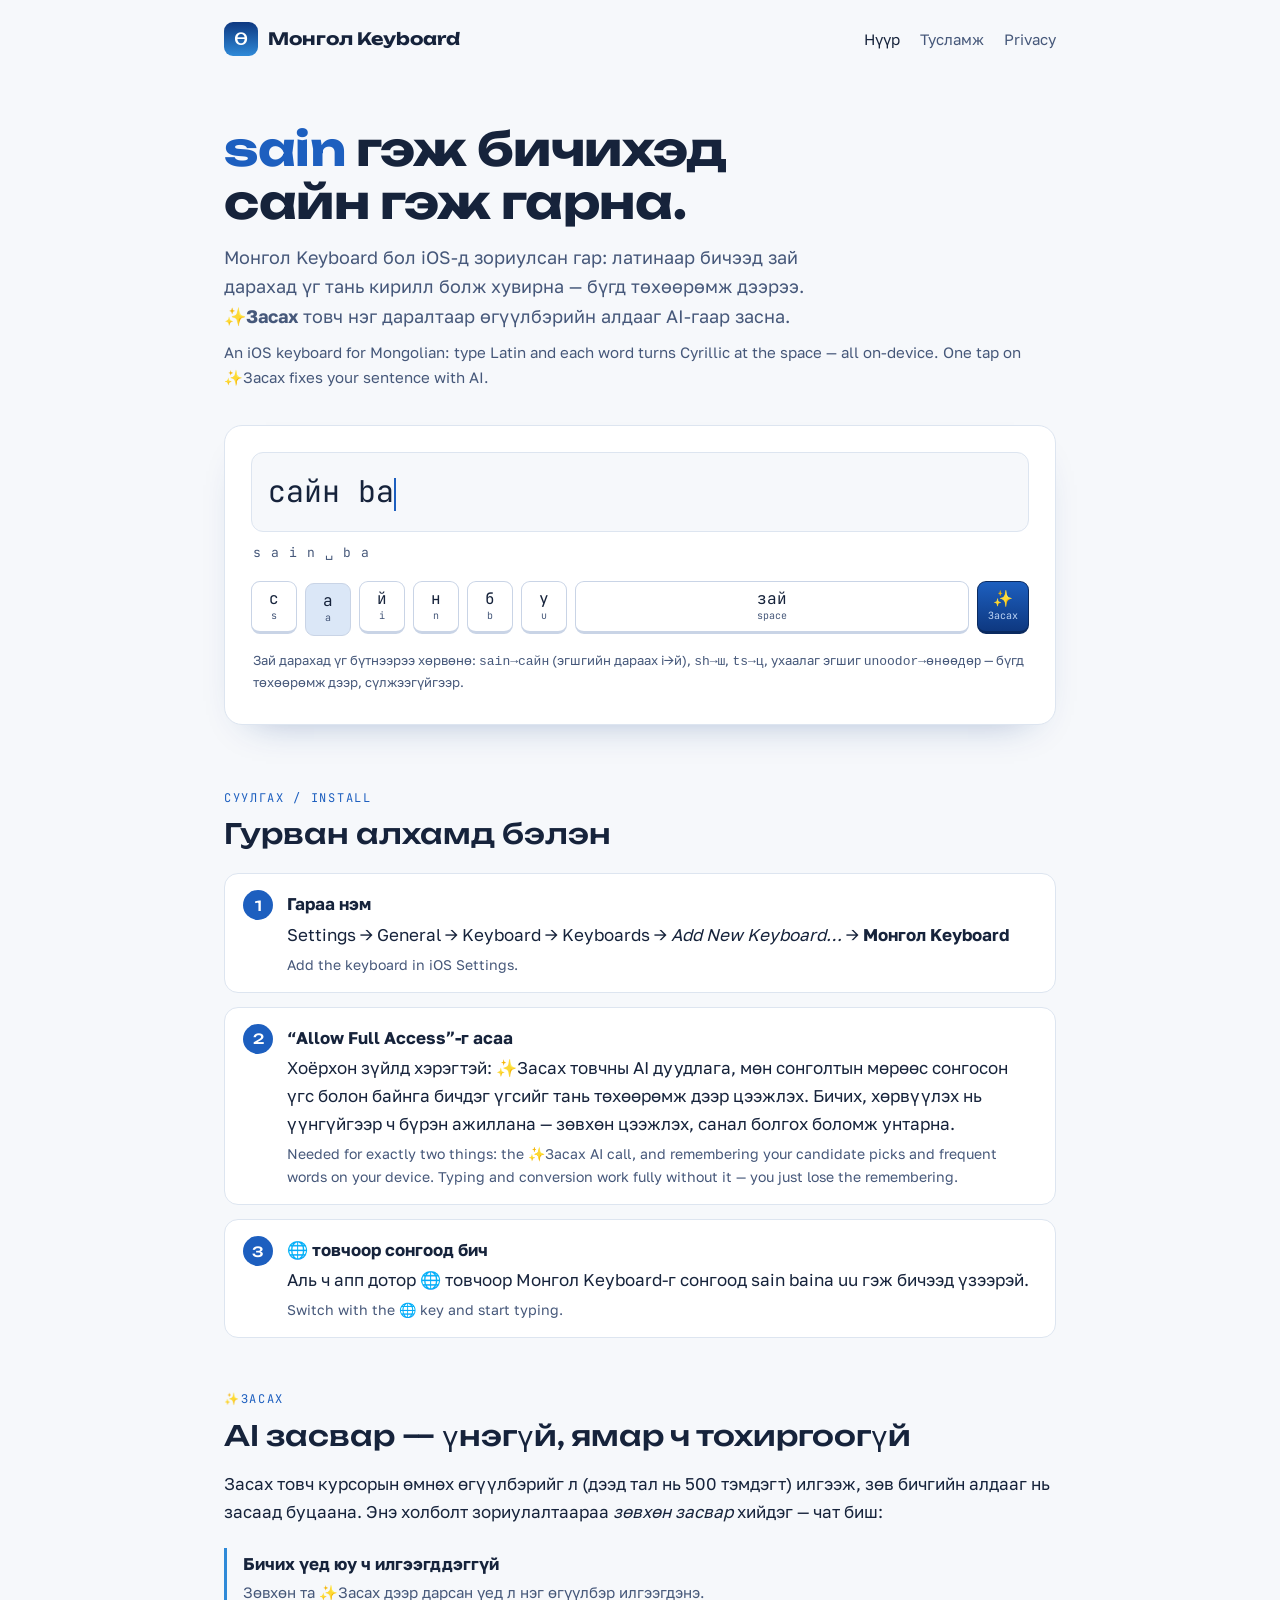
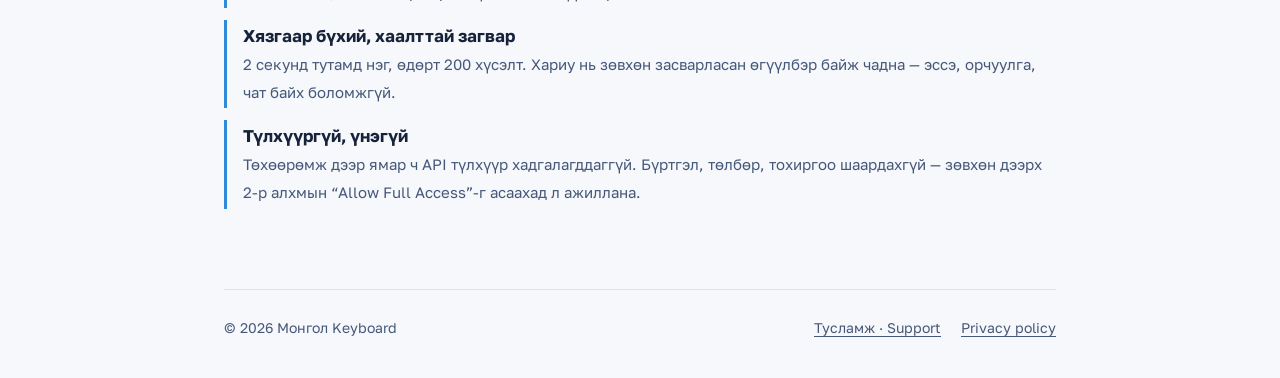
==== index.html @ d57a987f "Site: state both Full Access purposes, matching the privacy policy The install step and the support " ====
<!doctype html>
<html lang="mn">
<head>
  <meta charset="utf-8">
  <meta name="viewport" content="width=device-width, initial-scale=1">
  <title>Монгол Keyboard — Латинаар бич, кириллээр гарна</title>
  <meta name="description" content="iOS гар: латинаар бичээд зай дарахад үг тань монгол кирилл болж хувирна. ✨Засах товч нэг даралтаар өгүүлбэрийн алдааг AI-гаар засна.">
  <meta name="color-scheme" content="light dark">
  <link rel="preconnect" href="https://fonts.googleapis.com">
  <link rel="preconnect" href="https://fonts.gstatic.com" crossorigin>
  <link href="https://fonts.googleapis.com/css2?family=Unbounded:wght@500;700&family=Golos+Text:wght@400;500;600&family=JetBrains+Mono:wght@400;600&display=swap" rel="stylesheet">
  <link rel="stylesheet" href="assets/style.css">
  <link rel="icon" href="data:image/svg+xml,<svg xmlns='http://www.w3.org/2000/svg' viewBox='0 0 100 100'><rect width='100' height='100' rx='22' fill='%230E3880'/><text x='50' y='68' font-size='52' text-anchor='middle' fill='white' font-family='Arial'>Ө</text></svg>">
</head>
<body>
  <div class="wrap">

    <header class="site-header">
      <a class="wordmark" href="./"><span class="glyph" aria-hidden="true">Ө</span>Монгол Keyboard</a>
      <nav class="site-nav" aria-label="Site">
        <a href="./" aria-current="page">Нүүр</a>
        <a href="support/">Тусламж</a>
        <a href="privacy/">Privacy</a>
      </nav>
    </header>

    <main>
      <section class="hero">
        <h1><span class="lat">sain</span> гэж бичихэд <br>сайн гэж гарна.</h1>
        <p class="sub">Монгол Keyboard бол iOS-д зориулсан гар: латинаар бичээд зай дарахад үг тань кирилл болж хувирна — бүгд төхөөрөмж дээрээ. <strong>✨Засах</strong> товч нэг даралтаар өгүүлбэрийн алдааг AI-гаар засна.</p>
        <p class="sub-en" lang="en">An iOS keyboard for Mongolian: type Latin and each word turns Cyrillic at the space — all on-device. One tap on ✨Засах fixes your sentence with AI.</p>

        <div class="demo">
          <div class="demo-live">
            <div class="demo-field" id="demo-text" aria-hidden="true"></div>
            <div class="demo-latin" id="demo-latin" aria-hidden="true"></div>
            <div class="keyrow" id="demo-keys" aria-hidden="true">
              <div class="key" data-key="s">с<small>s</small></div>
              <div class="key" data-key="a">а<small>a</small></div>
              <div class="key" data-key="i">й<small>i</small></div>
              <div class="key" data-key="n">н<small>n</small></div>
              <div class="key" data-key="b">б<small>b</small></div>
              <div class="key" data-key="u">у<small>u</small></div>
              <div class="key" data-key="space" style="flex:1 1 90px">зай<small>space</small></div>
              <div class="key fix" data-key="fix">✨<small>Засах</small></div>
            </div>
          </div>
          <div class="demo-static">
            <div class="demo-field">sain baina uu <span class="arrow">→</span> Сайн байна уу?</div>
          </div>
          <p class="demo-note">Зай дарахад үг бүтнээрээ хөрвөнө: <code>sain→сайн</code> (эгшгийн дараах i→й), <code>sh→ш</code>, <code>ts→ц</code>, ухаалаг эгшиг <code>unoodor→өнөөдөр</code> — бүгд төхөөрөмж дээр, сүлжээгүйгээр.</p>
        </div>
      </section>

      <section id="install">
        <p class="eyebrow">Суулгах / Install</p>
        <h2>Гурван алхамд бэлэн</h2>
        <ol class="steps">
          <li>
            <b>Гараа нэм</b>
            Settings → General → Keyboard → Keyboards → <i>Add New Keyboard…</i> → <b>Монгол Keyboard</b>
            <span class="en" lang="en">Add the keyboard in iOS Settings.</span>
          </li>
          <li>
            <b>“Allow Full Access”-г асаа</b>
            Хоёрхон зүйлд хэрэгтэй: ✨Засах товчны AI дуудлага, мөн сонголтын мөрөөс сонгосон үгс болон байнга бичдэг үгсийг тань төхөөрөмж дээр цээжлэх. Бичих, хөрвүүлэх нь үүнгүйгээр ч бүрэн ажиллана — зөвхөн цээжлэх, санал болгох боломж унтарна.
            <span class="en" lang="en">Needed for exactly two things: the ✨Засах AI call, and remembering your candidate picks and frequent words on your device. Typing and conversion work fully without it — you just lose the remembering.</span>
          </li>
          <li>
            <b>🌐 товчоор сонгоод бич</b>
            Аль ч апп дотор 🌐 товчоор Монгол Keyboard-г сонгоод <span class="lat">sain baina uu</span> гэж бичээд үзээрэй.
            <span class="en" lang="en">Switch with the 🌐 key and start typing.</span>
          </li>
        </ol>
      </section>

      <section id="zasah">
        <p class="eyebrow">✨Засах</p>
        <h2>AI засвар — үнэгүй, ямар ч тохиргоогүй</h2>
        <p>Засах товч курсорын өмнөх өгүүлбэрийг л (дээд тал нь 500 тэмдэгт) илгээж, зөв бичгийн алдааг нь засаад буцаана. Энэ холболт зориулалтаараа <em>зөвхөн засвар</em> хийдэг — чат биш:</p>
        <div class="promise">
          <div><b>Бичих үед юу ч илгээгддэггүй</b><span>Зөвхөн та ✨Засах дээр дарсан үед л нэг өгүүлбэр илгээгдэнэ.</span></div>
          <div><b>Хязгаар бүхий, хаалттай загвар</b><span>2 секунд тутамд нэг, өдөрт 200 хүсэлт. Хариу нь зөвхөн засварласан өгүүлбэр байж чадна — эссэ, орчуулга, чат байх боломжгүй.</span></div>
          <div><b>Түлхүүргүй, үнэгүй</b><span>Төхөөрөмж дээр ямар ч API түлхүүр хадгалагддаггүй. Бүртгэл, төлбөр, тохиргоо шаардахгүй — зөвхөн дээрх 2-р алхмын “Allow Full Access”-г асаахад л ажиллана.</span></div>
        </div>
      </section>
    </main>

    <footer class="site-footer">
      <span>© 2026 Монгол Keyboard</span>
      <nav aria-label="Footer">
        <a href="support/">Тусламж · Support</a>
        <a href="privacy/">Privacy policy</a>
      </nav>
    </footer>

  </div>
  <script src="assets/demo.js" defer></script>
</body>
</html>
---- assets/style.css ----
/* Монгол Keyboard — site identity.
   Palette is the app icon's own: deep sky blues on cool paper.
   Display: Unbounded · Body: Golos Text · Demo/keys: JetBrains Mono. */

:root {
  --ink: #16233b;
  --ink-soft: #46587a;
  --paper: #f6f8fb;
  --card: #ffffff;
  --sky-deep: #0e3880;
  --sky: #1d5fbf;
  --sky-bright: #2f8ad8;
  --gold: #e8a13d;
  --key-face: #ffffff;
  --key-edge: #c9d4e6;
  --key-down: #dbe7f7;
  --rule: #dde5f0;
  --focus: #1d5fbf;
}

@media (prefers-color-scheme: dark) {
  :root {
    --ink: #e8eef8;
    --ink-soft: #9fb0cc;
    --paper: #0b1526;
    --card: #12203a;
    --sky-deep: #9cc4f0;
    --sky: #6aa8e8;
    --sky-bright: #2f8ad8;
    --key-face: #1a2c4d;
    --key-edge: #0a1425;
    --key-down: #24406e;
    --rule: #22314e;
    --focus: #6aa8e8;
  }
}

* { box-sizing: border-box; }

html { scroll-behavior: smooth; }

body {
  margin: 0;
  background: var(--paper);
  color: var(--ink);
  font-family: "Golos Text", "Helvetica Neue", Arial, sans-serif;
  font-size: 17px;
  line-height: 1.65;
  -webkit-font-smoothing: antialiased;
}

.wrap {
  max-width: 880px;
  margin: 0 auto;
  padding: 0 24px;
}

a { color: var(--sky); text-decoration-thickness: 1px; text-underline-offset: 3px; }
a:hover { color: var(--sky-deep); }

:focus-visible {
  outline: 3px solid var(--focus);
  outline-offset: 2px;
  border-radius: 4px;
}

/* ── Header ─────────────────────────────────────────────────────────── */

.site-header {
  display: flex;
  align-items: center;
  justify-content: space-between;
  gap: 16px;
  padding: 22px 0;
}

.wordmark {
  font-family: "Unbounded", sans-serif;
  font-weight: 700;
  font-size: 17px;
  letter-spacing: 0.01em;
  color: var(--ink);
  text-decoration: none;
  display: flex;
  align-items: center;
  gap: 10px;
}

.wordmark .glyph {
  display: grid;
  place-items: center;
  width: 34px;
  height: 34px;
  border-radius: 9px;
  background: linear-gradient(180deg, #0e3880, #2f8ad8);
  color: #fff;
  font-size: 17px;
  font-weight: 700;
}

.site-nav { display: flex; gap: 20px; font-size: 15px; }
.site-nav a { color: var(--ink-soft); text-decoration: none; }
.site-nav a:hover, .site-nav a[aria-current="page"] { color: var(--ink); }

/* ── Hero ───────────────────────────────────────────────────────────── */

.hero { padding: 44px 0 12px; }

.hero h1 {
  font-family: "Unbounded", sans-serif;
  font-weight: 700;
  font-size: clamp(26px, 5.4vw, 46px);
  line-height: 1.16;
  letter-spacing: -0.01em;
  margin: 0 0 14px;
  max-width: 17ch;
}

.hero h1 .lat { color: var(--sky); }

.hero .sub {
  color: var(--ink-soft);
  font-size: 18px;
  max-width: 54ch;
  margin: 0 0 8px;
}

.hero .sub-en { color: var(--ink-soft); font-size: 15px; margin: 0; }

/* ── The demo (signature) ───────────────────────────────────────────── */

.demo {
  margin: 36px 0 8px;
  background: var(--card);
  border: 1px solid var(--rule);
  border-radius: 18px;
  padding: 26px 26px 30px;
  box-shadow: 0 18px 40px -28px rgba(14, 56, 128, 0.45);
}

.demo-field {
  font-family: "JetBrains Mono", monospace;
  font-size: clamp(20px, 4vw, 30px);
  min-height: 1.5em;
  padding: 14px 16px;
  border-radius: 12px;
  background: var(--paper);
  border: 1px solid var(--rule);
  white-space: nowrap;
  overflow: hidden;
}

.demo-field .caret {
  display: inline-block;
  width: 2px;
  height: 1.1em;
  vertical-align: text-bottom;
  background: var(--sky);
  animation: blink 1s steps(1) infinite;
}

@keyframes blink { 50% { opacity: 0; } }

.demo-latin {
  font-family: "JetBrains Mono", monospace;
  font-size: 13px;
  color: var(--ink-soft);
  margin: 10px 2px 18px;
  min-height: 1.4em;
  letter-spacing: 0.08em;
}

.keyrow { display: flex; gap: 8px; flex-wrap: wrap; }

.key {
  font-family: "JetBrains Mono", monospace;
  min-width: 46px;
  padding: 8px 10px 10px;
  border-radius: 9px;
  background: var(--key-face);
  border: 1px solid var(--key-edge);
  border-bottom-width: 3px;
  text-align: center;
  font-size: 16px;
  line-height: 1.1;
  transition: transform 90ms ease, background 90ms ease;
  user-select: none;
}

.key small { display: block; font-size: 10px; color: var(--ink-soft); margin-top: 2px; }

.key.is-down { transform: translateY(2px); background: var(--key-down); border-bottom-width: 1px; }

.key.fix { background: linear-gradient(180deg, #1d5fbf, #0e3880); color: #fff; border-color: #0a2a60; }
.key.fix small { color: #bcd4f5; }
.key.fix.is-down { background: linear-gradient(180deg, #2f8ad8, #1d5fbf); }
.key.fix.is-glow { box-shadow: 0 0 0 4px rgba(232, 161, 61, 0.45); }

.demo-note { font-size: 13px; color: var(--ink-soft); margin: 16px 2px 0; }

/* Reduced motion: the demo becomes a static before/after. */
.demo-static { display: none; }
@media (prefers-reduced-motion: reduce) {
  .demo-live { display: none; }
  .demo-static { display: block; }
  html { scroll-behavior: auto; }
}
.demo-static .arrow { color: var(--sky); margin: 0 10px; }

/* The static box must never clip its payoff — let it wrap and scale down. */
.demo-static .demo-field {
  white-space: normal;
  overflow: visible;
  font-size: clamp(17px, 3.4vw, 26px);
}

/* ── Sections ───────────────────────────────────────────────────────── */

section { padding: 44px 0 8px; }

.eyebrow {
  font-family: "JetBrains Mono", monospace;
  font-size: 12px;
  letter-spacing: 0.14em;
  text-transform: uppercase;
  color: var(--sky);
  margin: 0 0 8px;
}

h2 {
  font-family: "Unbounded", sans-serif;
  font-weight: 500;
  font-size: clamp(20px, 3.4vw, 28px);
  line-height: 1.25;
  margin: 0 0 16px;
}

.steps { list-style: none; counter-reset: step; padding: 0; margin: 22px 0 0; display: grid; gap: 14px; }

.steps li {
  counter-increment: step;
  background: var(--card);
  border: 1px solid var(--rule);
  border-radius: 14px;
  padding: 16px 18px 16px 62px;
  position: relative;
}

.steps li::before {
  content: counter(step);
  position: absolute;
  left: 18px;
  top: 16px;
  width: 30px;
  height: 30px;
  border-radius: 50%;
  display: grid;
  place-items: center;
  background: var(--sky);
  color: #fff;
  font-family: "Unbounded", sans-serif;
  font-size: 14px;
  font-weight: 500;
}

.steps li > b:first-child { display: block; margin-bottom: 2px; }
.steps .en { display: block; font-size: 14px; color: var(--ink-soft); margin-top: 4px; }

.promise { display: grid; gap: 12px; margin-top: 22px; }

.promise > div {
  border-left: 3px solid var(--sky-bright);
  padding: 2px 0 2px 16px;
}

.promise b { display: block; }
.promise span { color: var(--ink-soft); font-size: 15px; }

/* ── Document pages (privacy) ───────────────────────────────────────── */

.doc { max-width: 720px; }
.doc h1 {
  font-family: "Unbounded", sans-serif;
  font-weight: 500;
  font-size: clamp(24px, 4vw, 34px);
  line-height: 1.2;
  margin: 40px 0 6px;
}
.doc .updated { color: var(--ink-soft); font-size: 14px; margin: 0 0 26px; }
.doc h2 { font-size: 20px; margin-top: 36px; }
.doc .lede {
  background: var(--card);
  border: 1px solid var(--rule);
  border-radius: 14px;
  padding: 16px 18px;
  font-size: 16px;
}
.doc li { margin: 6px 0; }

/* ── FAQ (support) ──────────────────────────────────────────────────── */

.faq { max-width: 720px; }

details {
  background: var(--card);
  border: 1px solid var(--rule);
  border-radius: 14px;
  padding: 4px 18px;
  margin: 10px 0;
}

summary {
  cursor: pointer;
  font-weight: 600;
  padding: 12px 0;
  list-style: none;
  display: flex;
  justify-content: space-between;
  align-items: baseline;
  gap: 12px;
}

summary::-webkit-details-marker { display: none; }
summary::after { content: "+"; font-family: "JetBrains Mono", monospace; color: var(--sky); flex-shrink: 0; }
details[open] summary::after { content: "−"; }
details .en-q { font-size: 13px; color: var(--ink-soft); font-weight: 400; }
details p { margin-top: 0; color: var(--ink-soft); }

.contact-card {
  background: linear-gradient(135deg, #0e3880, #1d5fbf);
  color: #eaf2fd;
  border-radius: 18px;
  padding: 26px 28px;
  margin: 34px 0 0;
}
.contact-card h2 { color: #fff; margin-bottom: 8px; }
.contact-card a { color: #ffd9a0; }
.contact-card p { margin: 6px 0; }

/* ── Footer ─────────────────────────────────────────────────────────── */

.site-footer {
  margin-top: 72px;
  border-top: 1px solid var(--rule);
  padding: 26px 0 40px;
  display: flex;
  flex-wrap: wrap;
  gap: 10px 26px;
  justify-content: space-between;
  font-size: 14px;
  color: var(--ink-soft);
}

.site-footer nav { display: flex; gap: 20px; flex-wrap: wrap; }
.site-footer a { color: var(--ink-soft); }

@media (max-width: 560px) {
  .site-nav { gap: 14px; }
  .demo { padding: 18px 16px 22px; }
  .steps li { padding-left: 56px; }
}
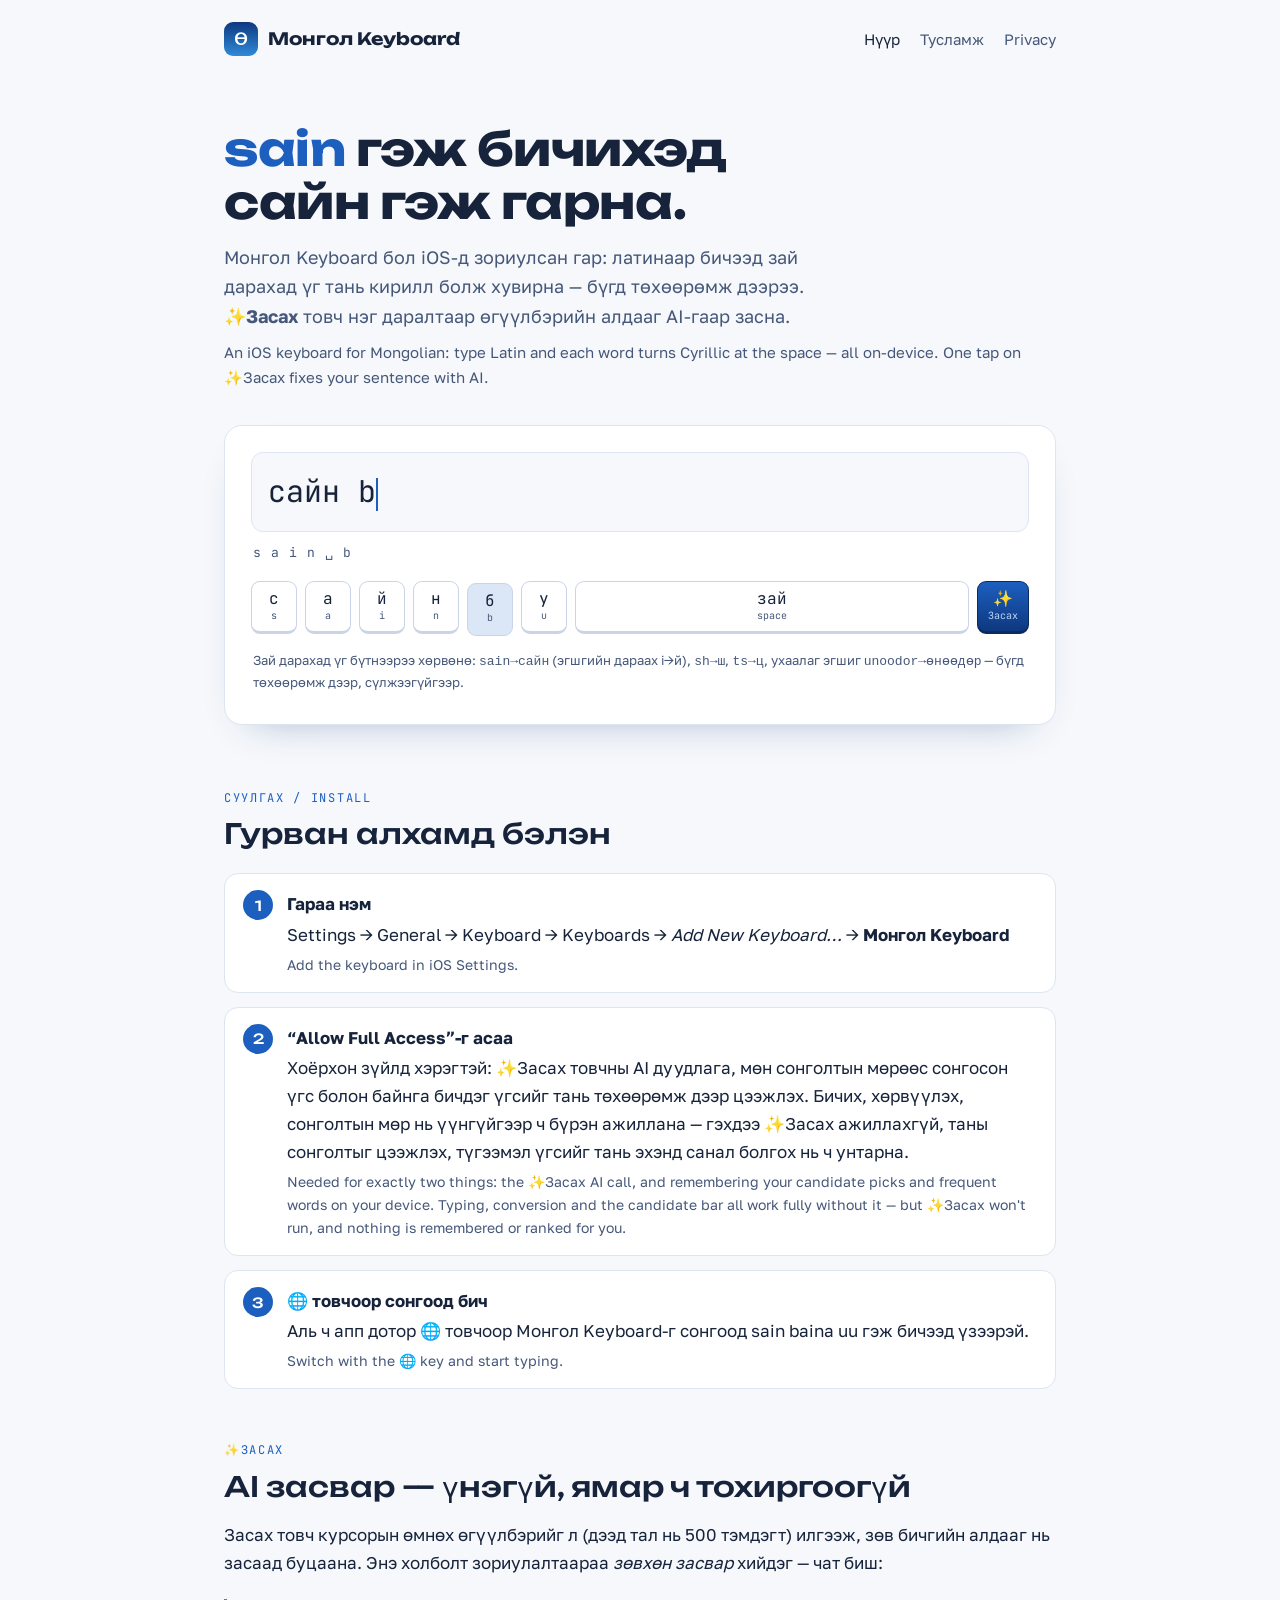
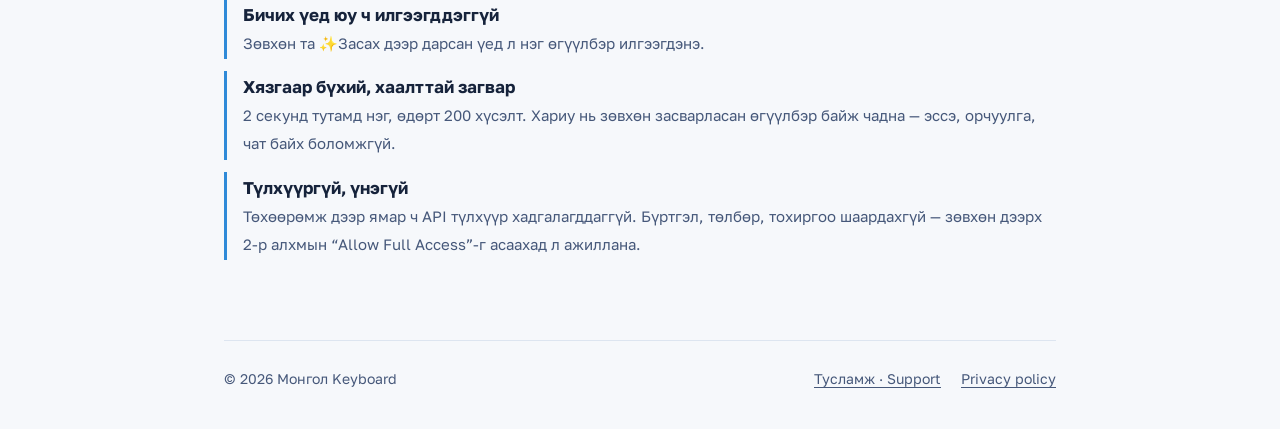
==== commit c3cc9124: "Site: without Full Access ✨Засах does not run at all — say so Fixing a regression I introduced one c" ====
--- a/index.html
+++ b/index.html
@@ -63,8 +63,8 @@
           </li>
           <li>
             <b>“Allow Full Access”-г асаа</b>
-            Хоёрхон зүйлд хэрэгтэй: ✨Засах товчны AI дуудлага, мөн сонголтын мөрөөс сонгосон үгс болон байнга бичдэг үгсийг тань төхөөрөмж дээр цээжлэх. Бичих, хөрвүүлэх нь үүнгүйгээр ч бүрэн ажиллана — зөвхөн цээжлэх, санал болгох боломж унтарна.
-            <span class="en" lang="en">Needed for exactly two things: the ✨Засах AI call, and remembering your candidate picks and frequent words on your device. Typing and conversion work fully without it — you just lose the remembering.</span>
+            Хоёрхон зүйлд хэрэгтэй: ✨Засах товчны AI дуудлага, мөн сонголтын мөрөөс сонгосон үгс болон байнга бичдэг үгсийг тань төхөөрөмж дээр цээжлэх. Бичих, хөрвүүлэх, сонголтын мөр нь үүнгүйгээр ч бүрэн ажиллана — гэхдээ ✨Засах ажиллахгүй, таны сонголтыг цээжлэх, түгээмэл үгсийг тань эхэнд санал болгох нь ч унтарна.
+            <span class="en" lang="en">Needed for exactly two things: the ✨Засах AI call, and remembering your candidate picks and frequent words on your device. Typing, conversion and the candidate bar all work fully without it — but ✨Засах won't run, and nothing is remembered or ranked for you.</span>
           </li>
           <li>
             <b>🌐 товчоор сонгоод бич</b>
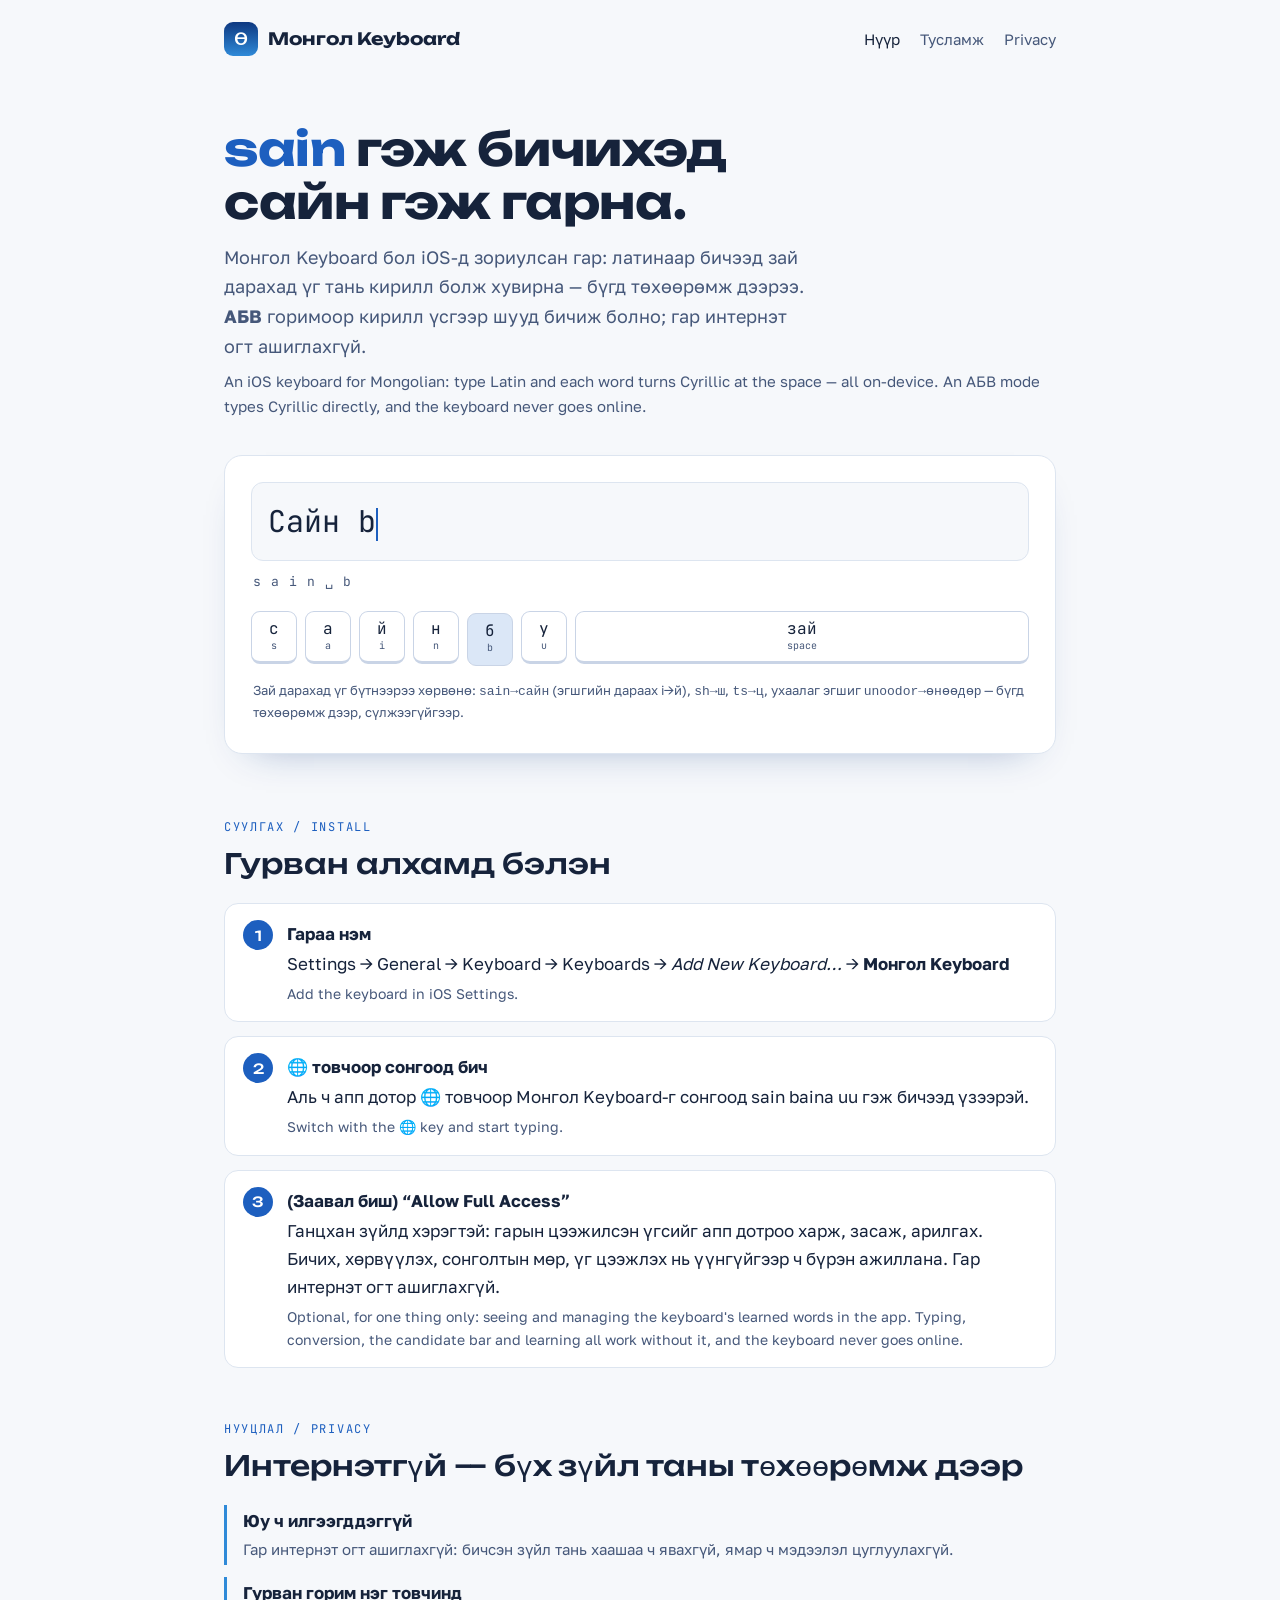
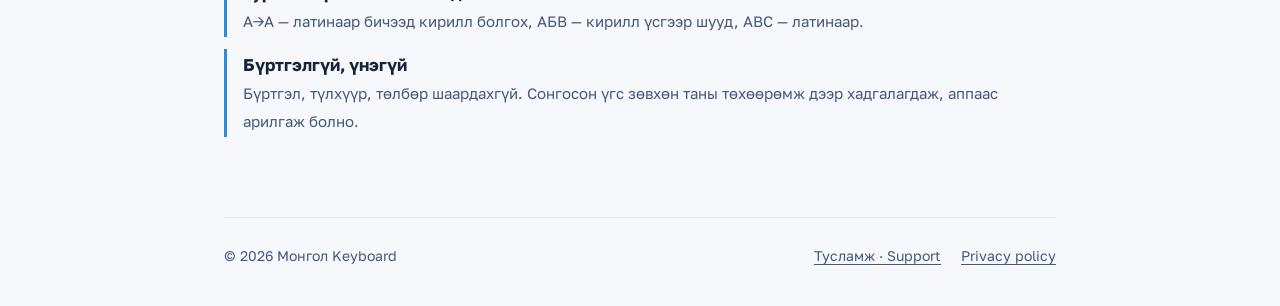
==== commit d63b2ebd: "Site: 1.1.0 is fully offline — remove the AI fix everywhere The ✨Засах grammar fix and its correctio" ====
--- a/index.html
+++ b/index.html
@@ -4,7 +4,7 @@
   <meta charset="utf-8">
   <meta name="viewport" content="width=device-width, initial-scale=1">
   <title>Монгол Keyboard — Латинаар бич, кириллээр гарна</title>
-  <meta name="description" content="iOS гар: латинаар бичээд зай дарахад үг тань монгол кирилл болж хувирна. ✨Засах товч нэг даралтаар өгүүлбэрийн алдааг AI-гаар засна.">
+  <meta name="description" content="iOS гар: латинаар бичээд зай дарахад үг тань монгол кирилл болж хувирна. Бүгд төхөөрөмж дээр, интернэтгүй.">
   <meta name="color-scheme" content="light dark">
   <link rel="preconnect" href="https://fonts.googleapis.com">
   <link rel="preconnect" href="https://fonts.gstatic.com" crossorigin>
@@ -27,8 +27,8 @@
     <main>
       <section class="hero">
         <h1><span class="lat">sain</span> гэж бичихэд <br>сайн гэж гарна.</h1>
-        <p class="sub">Монгол Keyboard бол iOS-д зориулсан гар: латинаар бичээд зай дарахад үг тань кирилл болж хувирна — бүгд төхөөрөмж дээрээ. <strong>✨Засах</strong> товч нэг даралтаар өгүүлбэрийн алдааг AI-гаар засна.</p>
-        <p class="sub-en" lang="en">An iOS keyboard for Mongolian: type Latin and each word turns Cyrillic at the space — all on-device. One tap on ✨Засах fixes your sentence with AI.</p>
+        <p class="sub">Монгол Keyboard бол iOS-д зориулсан гар: латинаар бичээд зай дарахад үг тань кирилл болж хувирна — бүгд төхөөрөмж дээрээ. <strong>АБВ</strong> горимоор кирилл үсгээр шууд бичиж болно; гар интернэт огт ашиглахгүй.</p>
+        <p class="sub-en" lang="en">An iOS keyboard for Mongolian: type Latin and each word turns Cyrillic at the space — all on-device. An АБВ mode types Cyrillic directly, and the keyboard never goes online.</p>
 
         <div class="demo">
           <div class="demo-live">
@@ -42,7 +42,6 @@
               <div class="key" data-key="b">б<small>b</small></div>
               <div class="key" data-key="u">у<small>u</small></div>
               <div class="key" data-key="space" style="flex:1 1 90px">зай<small>space</small></div>
-              <div class="key fix" data-key="fix">✨<small>Засах</small></div>
             </div>
           </div>
           <div class="demo-static">
@@ -62,26 +61,25 @@
             <span class="en" lang="en">Add the keyboard in iOS Settings.</span>
           </li>
           <li>
-            <b>“Allow Full Access”-г асаа</b>
-            Хоёрхон зүйлд хэрэгтэй: ✨Засах товчны AI дуудлага, мөн сонголтын мөрөөс сонгосон үгс болон байнга бичдэг үгсийг тань төхөөрөмж дээр цээжлэх. Бичих, хөрвүүлэх, сонголтын мөр нь үүнгүйгээр ч бүрэн ажиллана — гэхдээ ✨Засах ажиллахгүй, таны сонголтыг цээжлэх, түгээмэл үгсийг тань эхэнд санал болгох нь ч унтарна.
-            <span class="en" lang="en">Needed for exactly two things: the ✨Засах AI call, and remembering your candidate picks and frequent words on your device. Typing, conversion and the candidate bar all work fully without it — but ✨Засах won't run, and nothing is remembered or ranked for you.</span>
-          </li>
-          <li>
             <b>🌐 товчоор сонгоод бич</b>
             Аль ч апп дотор 🌐 товчоор Монгол Keyboard-г сонгоод <span class="lat">sain baina uu</span> гэж бичээд үзээрэй.
             <span class="en" lang="en">Switch with the 🌐 key and start typing.</span>
           </li>
+          <li>
+            <b>(Заавал биш) “Allow Full Access”</b>
+            Ганцхан зүйлд хэрэгтэй: гарын цээжилсэн үгсийг апп дотроо харж, засаж, арилгах. Бичих, хөрвүүлэх, сонголтын мөр, үг цээжлэх нь үүнгүйгээр ч бүрэн ажиллана. Гар интернэт огт ашиглахгүй.
+            <span class="en" lang="en">Optional, for one thing only: seeing and managing the keyboard's learned words in the app. Typing, conversion, the candidate bar and learning all work without it, and the keyboard never goes online.</span>
+          </li>
         </ol>
       </section>
 
-      <section id="zasah">
-        <p class="eyebrow">✨Засах</p>
-        <h2>AI засвар — үнэгүй, ямар ч тохиргоогүй</h2>
-        <p>Засах товч курсорын өмнөх өгүүлбэрийг л (дээд тал нь 500 тэмдэгт) илгээж, зөв бичгийн алдааг нь засаад буцаана. Энэ холболт зориулалтаараа <em>зөвхөн засвар</em> хийдэг — чат биш:</p>
+      <section id="offline">
+        <p class="eyebrow">Нууцлал / Privacy</p>
+        <h2>Интернэтгүй — бүх зүйл таны төхөөрөмж дээр</h2>
         <div class="promise">
-          <div><b>Бичих үед юу ч илгээгддэггүй</b><span>Зөвхөн та ✨Засах дээр дарсан үед л нэг өгүүлбэр илгээгдэнэ.</span></div>
-          <div><b>Хязгаар бүхий, хаалттай загвар</b><span>2 секунд тутамд нэг, өдөрт 200 хүсэлт. Хариу нь зөвхөн засварласан өгүүлбэр байж чадна — эссэ, орчуулга, чат байх боломжгүй.</span></div>
-          <div><b>Түлхүүргүй, үнэгүй</b><span>Төхөөрөмж дээр ямар ч API түлхүүр хадгалагддаггүй. Бүртгэл, төлбөр, тохиргоо шаардахгүй — зөвхөн дээрх 2-р алхмын “Allow Full Access”-г асаахад л ажиллана.</span></div>
+          <div><b>Юу ч илгээгддэггүй</b><span>Гар интернэт огт ашиглахгүй: бичсэн зүйл тань хаашаа ч явахгүй, ямар ч мэдээлэл цуглуулахгүй.</span></div>
+          <div><b>Гурван горим нэг товчинд</b><span>A→А — латинаар бичээд кирилл болгох, АБВ — кирилл үсгээр шууд, ABC — латинаар.</span></div>
+          <div><b>Бүртгэлгүй, үнэгүй</b><span>Бүртгэл, түлхүүр, төлбөр шаардахгүй. Сонгосон үгс зөвхөн таны төхөөрөмж дээр хадгалагдаж, аппаас арилгаж болно.</span></div>
         </div>
       </section>
     </main>
--- a/assets/style.css
+++ b/assets/style.css
@@ -191,10 +191,6 @@
 
 .key.is-down { transform: translateY(2px); background: var(--key-down); border-bottom-width: 1px; }
 
-.key.fix { background: linear-gradient(180deg, #1d5fbf, #0e3880); color: #fff; border-color: #0a2a60; }
-.key.fix small { color: #bcd4f5; }
-.key.fix.is-down { background: linear-gradient(180deg, #2f8ad8, #1d5fbf); }
-.key.fix.is-glow { box-shadow: 0 0 0 4px rgba(232, 161, 61, 0.45); }
 
 .demo-note { font-size: 13px; color: var(--ink-soft); margin: 16px 2px 0; }
 
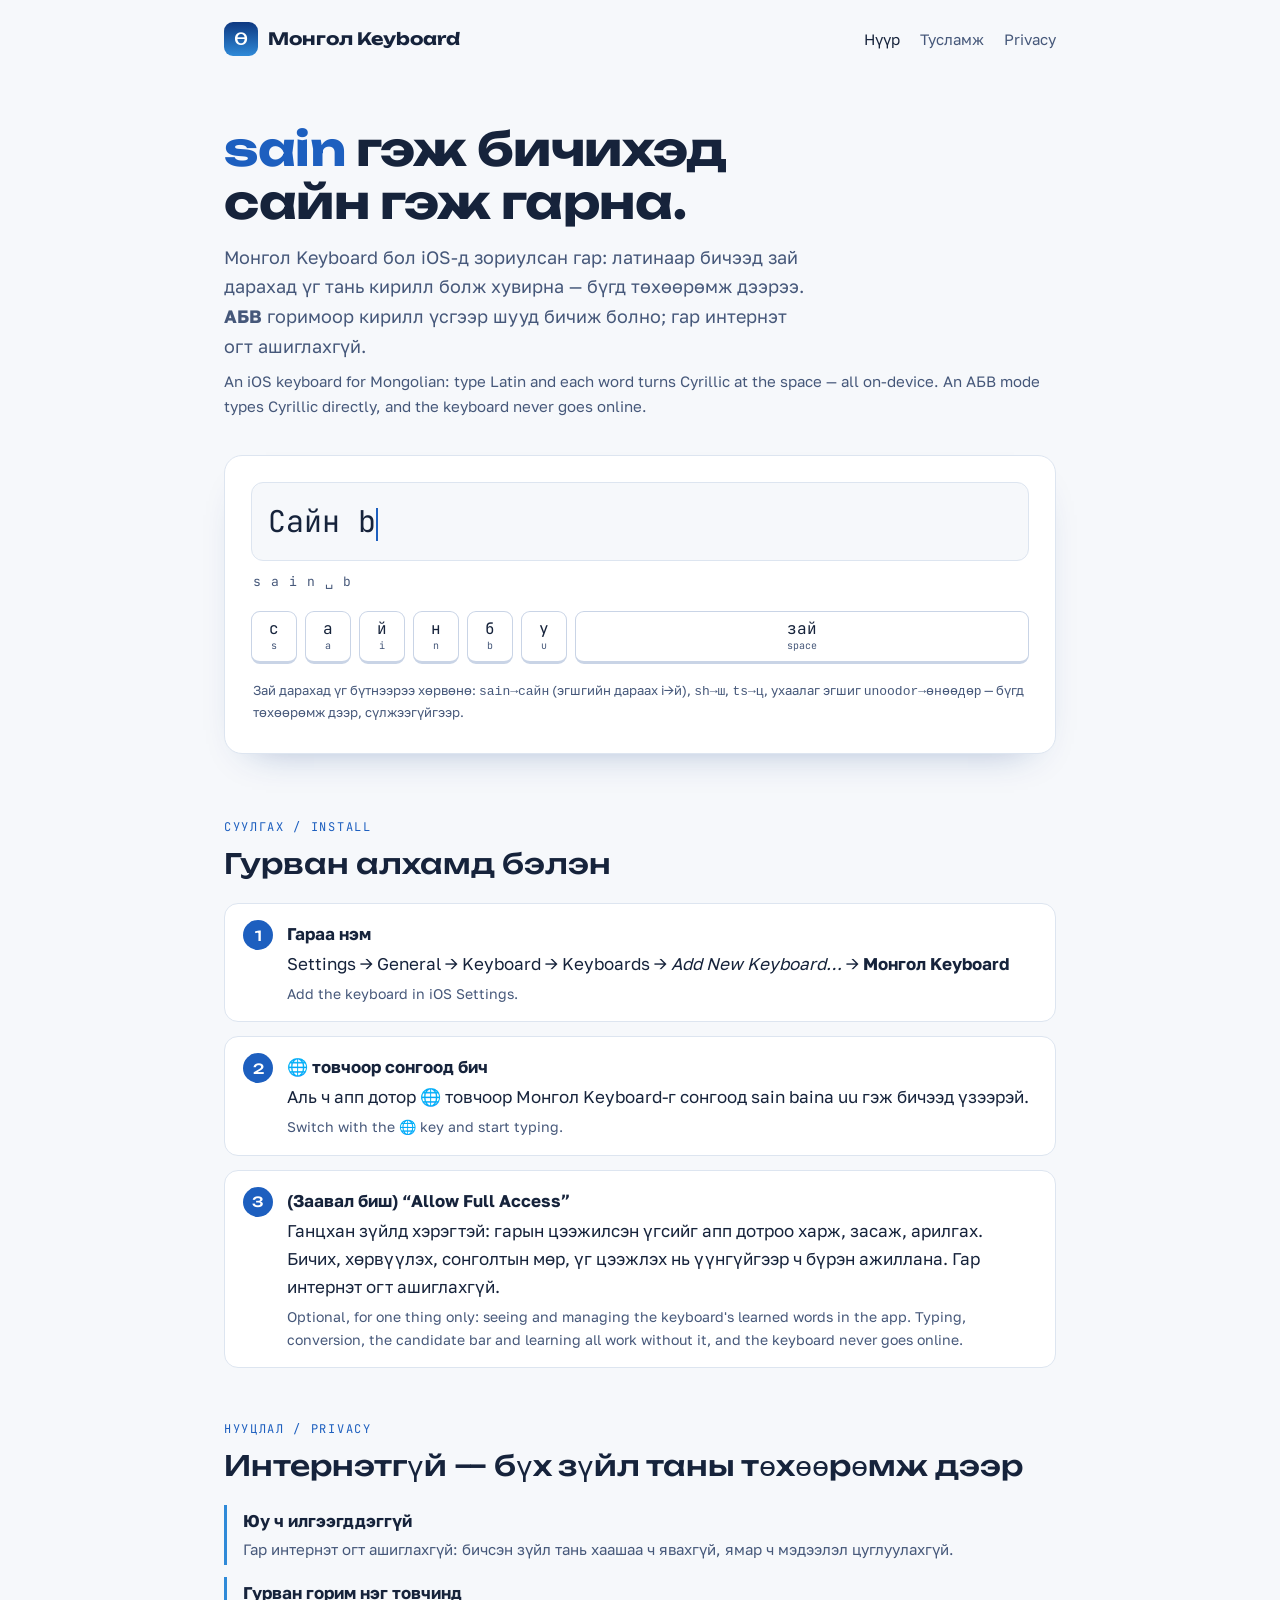
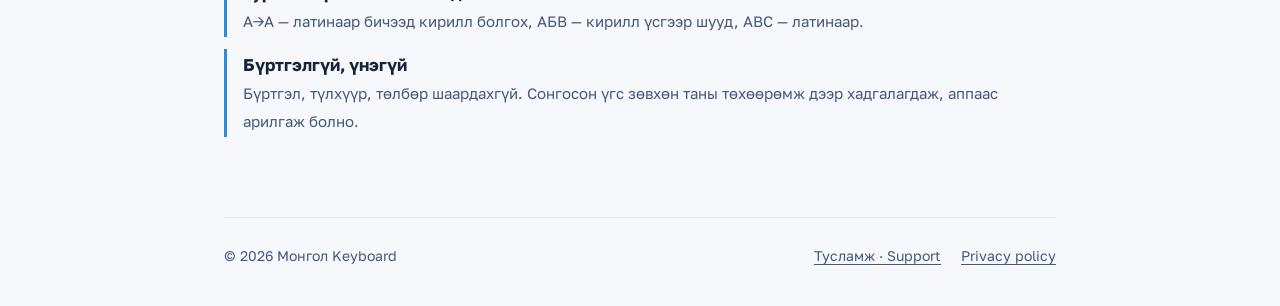
==== commit a3846cb4: "Site: static demo without the AI's question mark; privacy summary line break Post-commit review of d" ====
--- a/index.html
+++ b/index.html
@@ -45,7 +45,7 @@
             </div>
           </div>
           <div class="demo-static">
-            <div class="demo-field">sain baina uu <span class="arrow">→</span> Сайн байна уу?</div>
+            <div class="demo-field">sain baina uu <span class="arrow">→</span> Сайн байна уу</div>
           </div>
           <p class="demo-note">Зай дарахад үг бүтнээрээ хөрвөнө: <code>sain→сайн</code> (эгшгийн дараах i→й), <code>sh→ш</code>, <code>ts→ц</code>, ухаалаг эгшиг <code>unoodor→өнөөдөр</code> — бүгд төхөөрөмж дээр, сүлжээгүйгээр.</p>
         </div>
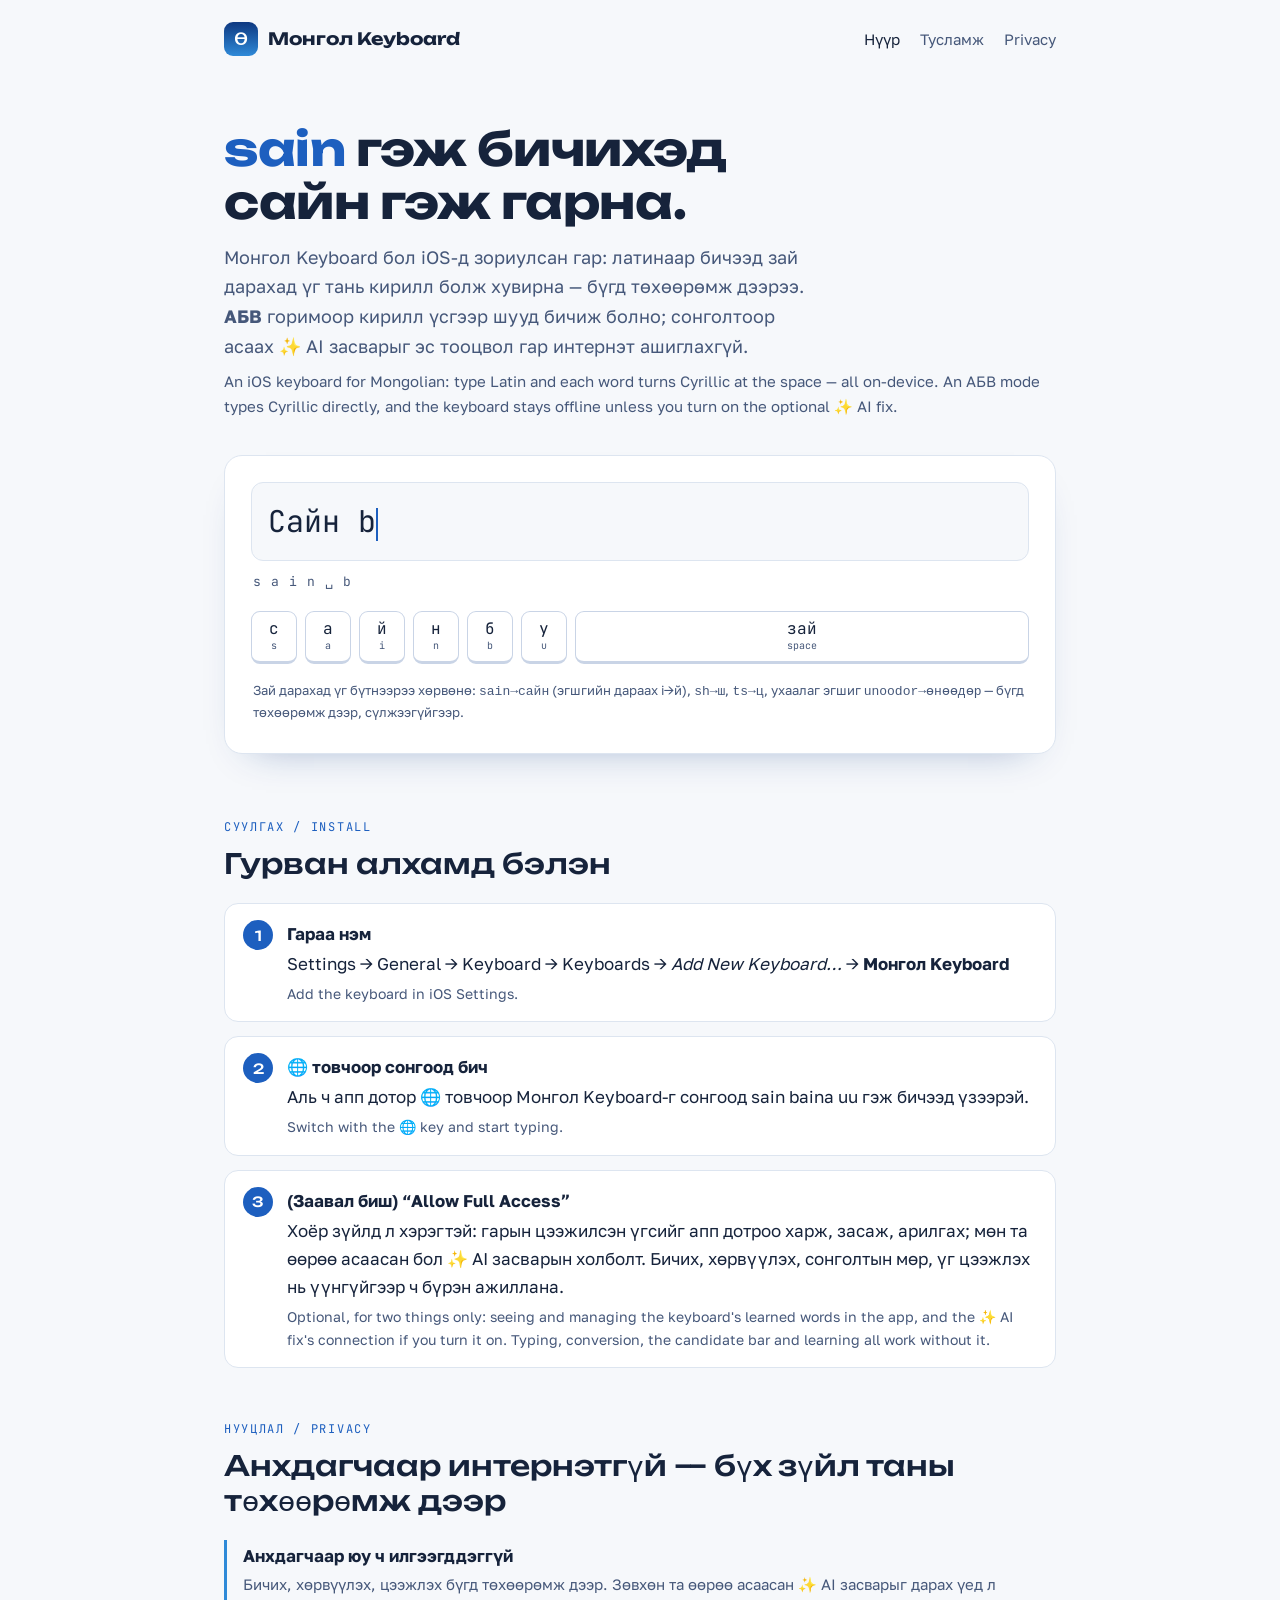
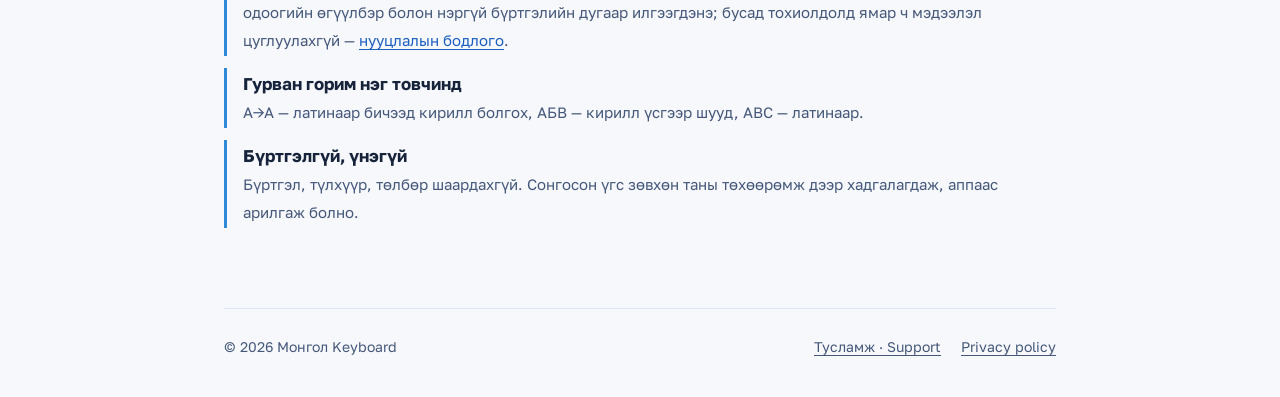
==== commit 67b26f51: "Site: mirror the 1.2.0 privacy policy; offline by default, opt-in AI fix privacy/index.html follows " ====
--- a/index.html
+++ b/index.html
@@ -27,8 +27,8 @@
     <main>
       <section class="hero">
         <h1><span class="lat">sain</span> гэж бичихэд <br>сайн гэж гарна.</h1>
-        <p class="sub">Монгол Keyboard бол iOS-д зориулсан гар: латинаар бичээд зай дарахад үг тань кирилл болж хувирна — бүгд төхөөрөмж дээрээ. <strong>АБВ</strong> горимоор кирилл үсгээр шууд бичиж болно; гар интернэт огт ашиглахгүй.</p>
-        <p class="sub-en" lang="en">An iOS keyboard for Mongolian: type Latin and each word turns Cyrillic at the space — all on-device. An АБВ mode types Cyrillic directly, and the keyboard never goes online.</p>
+        <p class="sub">Монгол Keyboard бол iOS-д зориулсан гар: латинаар бичээд зай дарахад үг тань кирилл болж хувирна — бүгд төхөөрөмж дээрээ. <strong>АБВ</strong> горимоор кирилл үсгээр шууд бичиж болно; сонголтоор асаах ✨ AI засварыг эс тооцвол гар интернэт ашиглахгүй.</p>
+        <p class="sub-en" lang="en">An iOS keyboard for Mongolian: type Latin and each word turns Cyrillic at the space — all on-device. An АБВ mode types Cyrillic directly, and the keyboard stays offline unless you turn on the optional ✨ AI fix.</p>
 
         <div class="demo">
           <div class="demo-live">
@@ -67,17 +67,17 @@
           </li>
           <li>
             <b>(Заавал биш) “Allow Full Access”</b>
-            Ганцхан зүйлд хэрэгтэй: гарын цээжилсэн үгсийг апп дотроо харж, засаж, арилгах. Бичих, хөрвүүлэх, сонголтын мөр, үг цээжлэх нь үүнгүйгээр ч бүрэн ажиллана. Гар интернэт огт ашиглахгүй.
-            <span class="en" lang="en">Optional, for one thing only: seeing and managing the keyboard's learned words in the app. Typing, conversion, the candidate bar and learning all work without it, and the keyboard never goes online.</span>
+            Хоёр зүйлд л хэрэгтэй: гарын цээжилсэн үгсийг апп дотроо харж, засаж, арилгах; мөн та өөрөө асаасан бол ✨ AI засварын холболт. Бичих, хөрвүүлэх, сонголтын мөр, үг цээжлэх нь үүнгүйгээр ч бүрэн ажиллана.
+            <span class="en" lang="en">Optional, for two things only: seeing and managing the keyboard's learned words in the app, and the ✨ AI fix's connection if you turn it on. Typing, conversion, the candidate bar and learning all work without it.</span>
           </li>
         </ol>
       </section>
 
       <section id="offline">
         <p class="eyebrow">Нууцлал / Privacy</p>
-        <h2>Интернэтгүй — бүх зүйл таны төхөөрөмж дээр</h2>
+        <h2>Анхдагчаар интернэтгүй — бүх зүйл таны төхөөрөмж дээр</h2>
         <div class="promise">
-          <div><b>Юу ч илгээгддэггүй</b><span>Гар интернэт огт ашиглахгүй: бичсэн зүйл тань хаашаа ч явахгүй, ямар ч мэдээлэл цуглуулахгүй.</span></div>
+          <div><b>Анхдагчаар юу ч илгээгддэггүй</b><span>Бичих, хөрвүүлэх, цээжлэх бүгд төхөөрөмж дээр. Зөвхөн та өөрөө асаасан ✨ AI засварыг дарах үед л одоогийн өгүүлбэр болон нэргүй бүртгэлийн дугаар илгээгдэнэ; бусад тохиолдолд ямар ч мэдээлэл цуглуулахгүй — <a href="privacy/">нууцлалын бодлого</a>.</span></div>
           <div><b>Гурван горим нэг товчинд</b><span>A→А — латинаар бичээд кирилл болгох, АБВ — кирилл үсгээр шууд, ABC — латинаар.</span></div>
           <div><b>Бүртгэлгүй, үнэгүй</b><span>Бүртгэл, түлхүүр, төлбөр шаардахгүй. Сонгосон үгс зөвхөн таны төхөөрөмж дээр хадгалагдаж, аппаас арилгаж болно.</span></div>
         </div>
--- a/assets/style.css
+++ b/assets/style.css
@@ -292,6 +292,9 @@
   font-size: 16px;
 }
 .doc li { margin: 6px 0; }
+.doc table { border-collapse: collapse; width: 100%; font-size: 15px; margin: 12px 0; }
+.doc th, .doc td { text-align: left; vertical-align: top; padding: 8px 10px; border-bottom: 1px solid var(--rule); }
+.doc th { font-weight: 600; }
 
 /* ── FAQ (support) ──────────────────────────────────────────────────── */
 
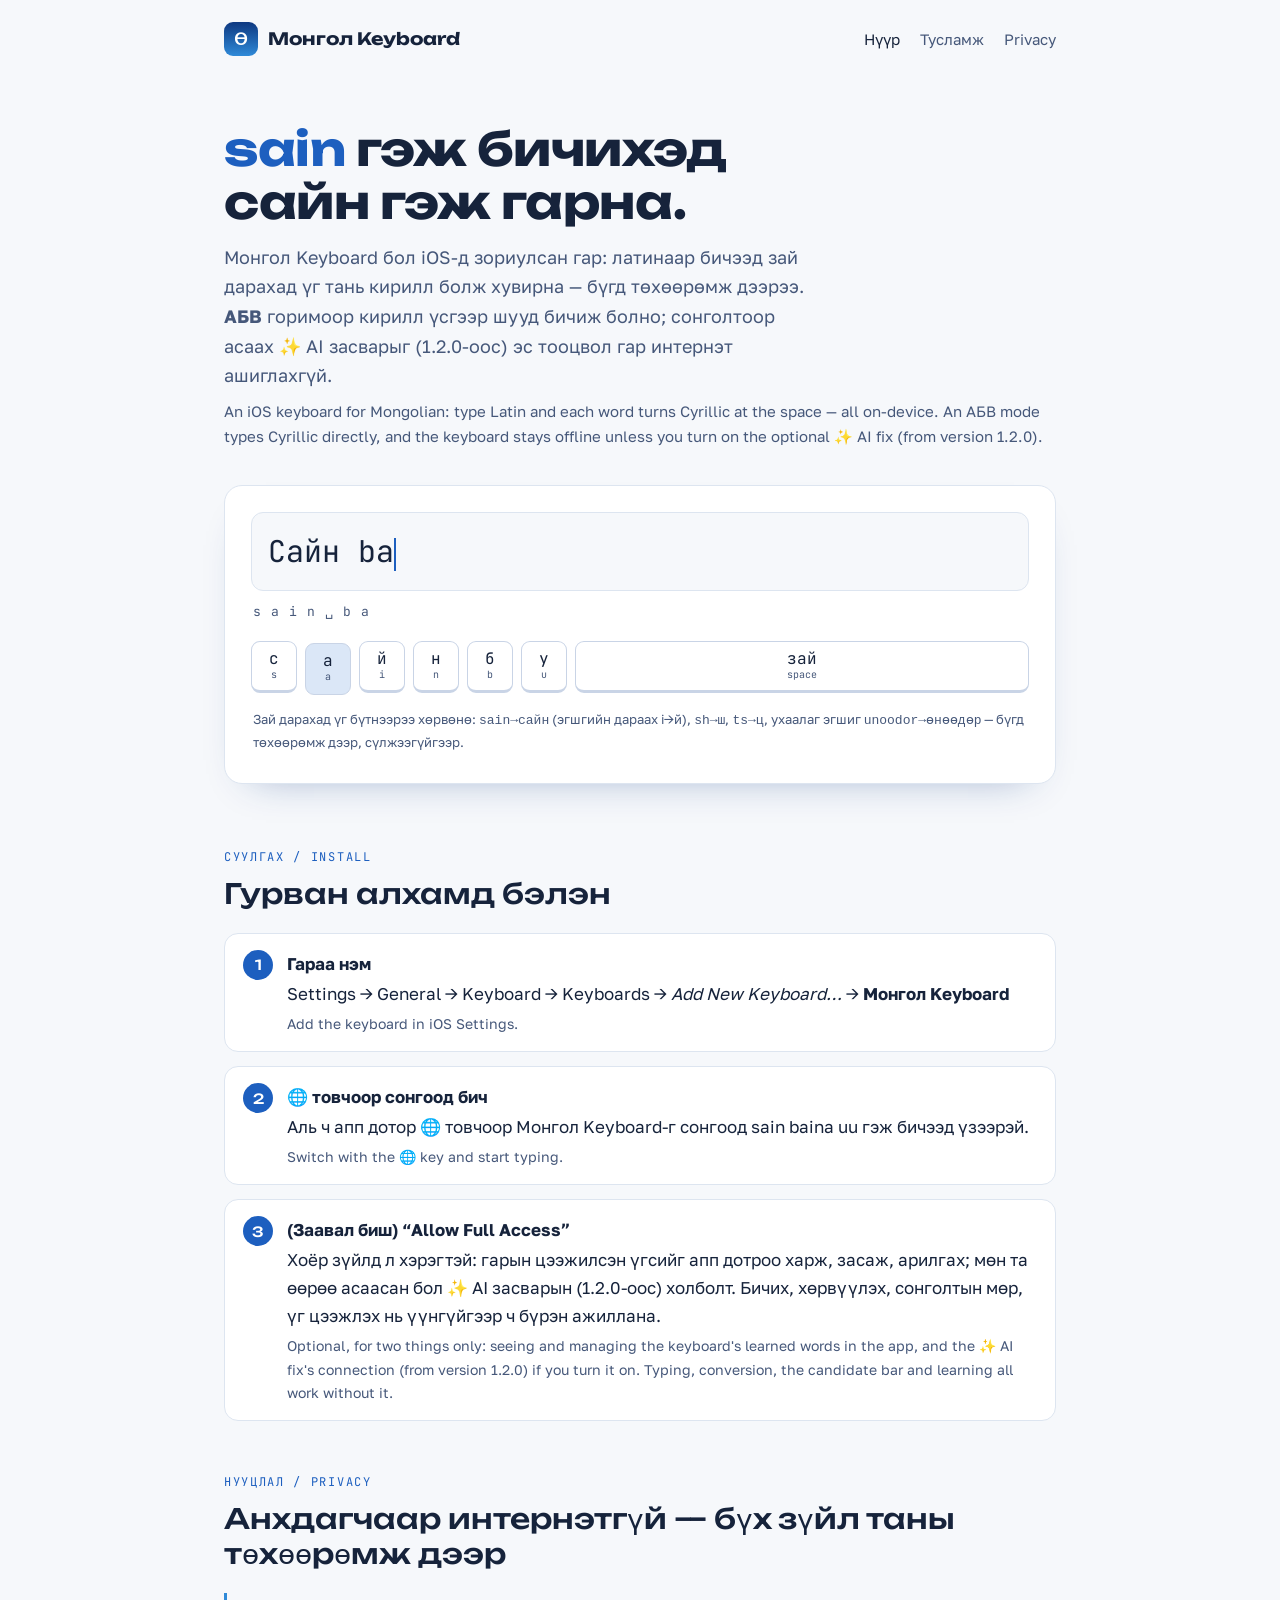
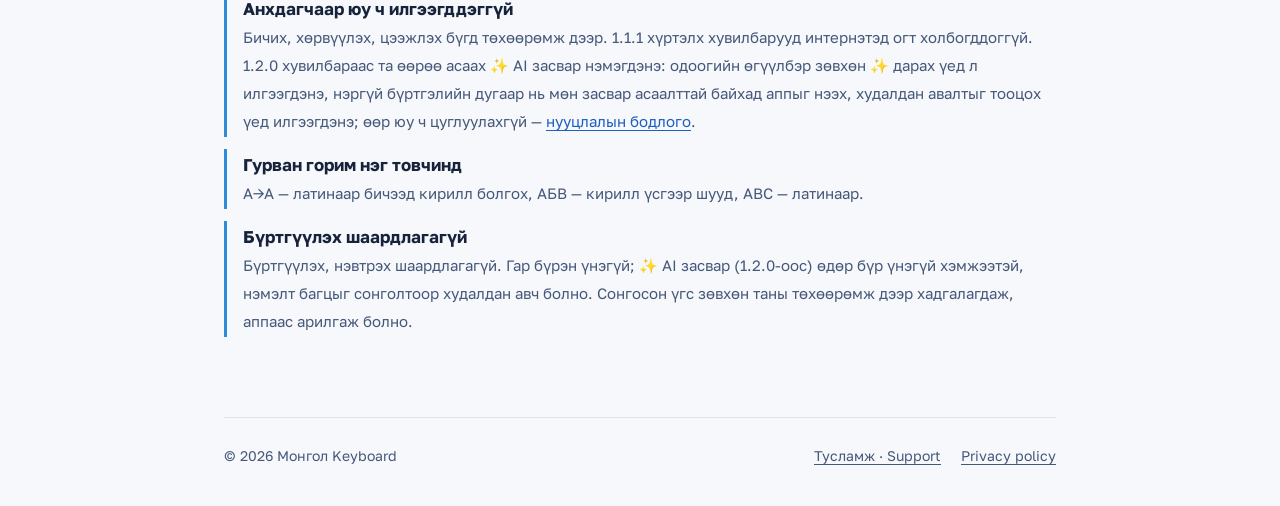
==== commit ea2548f5: "Site: the privacy page is true for 1.1.1 and 1.2.0 at once The one privacy URL serves the live offli" ====
--- a/index.html
+++ b/index.html
@@ -4,7 +4,7 @@
   <meta charset="utf-8">
   <meta name="viewport" content="width=device-width, initial-scale=1">
   <title>Монгол Keyboard — Латинаар бич, кириллээр гарна</title>
-  <meta name="description" content="iOS гар: латинаар бичээд зай дарахад үг тань монгол кирилл болж хувирна. Бүгд төхөөрөмж дээр, интернэтгүй.">
+  <meta name="description" content="iOS гар: латинаар бичээд зай дарахад үг тань монгол кирилл болж хувирна. Бүгд төхөөрөмж дээр; сонголтоор асаах ✨ AI засварыг (1.2.0-оос) эс тооцвол интернэтгүй.">
   <meta name="color-scheme" content="light dark">
   <link rel="preconnect" href="https://fonts.googleapis.com">
   <link rel="preconnect" href="https://fonts.gstatic.com" crossorigin>
@@ -27,8 +27,8 @@
     <main>
       <section class="hero">
         <h1><span class="lat">sain</span> гэж бичихэд <br>сайн гэж гарна.</h1>
-        <p class="sub">Монгол Keyboard бол iOS-д зориулсан гар: латинаар бичээд зай дарахад үг тань кирилл болж хувирна — бүгд төхөөрөмж дээрээ. <strong>АБВ</strong> горимоор кирилл үсгээр шууд бичиж болно; сонголтоор асаах ✨ AI засварыг эс тооцвол гар интернэт ашиглахгүй.</p>
-        <p class="sub-en" lang="en">An iOS keyboard for Mongolian: type Latin and each word turns Cyrillic at the space — all on-device. An АБВ mode types Cyrillic directly, and the keyboard stays offline unless you turn on the optional ✨ AI fix.</p>
+        <p class="sub">Монгол Keyboard бол iOS-д зориулсан гар: латинаар бичээд зай дарахад үг тань кирилл болж хувирна — бүгд төхөөрөмж дээрээ. <strong>АБВ</strong> горимоор кирилл үсгээр шууд бичиж болно; сонголтоор асаах ✨ AI засварыг (1.2.0-оос) эс тооцвол гар интернэт ашиглахгүй.</p>
+        <p class="sub-en" lang="en">An iOS keyboard for Mongolian: type Latin and each word turns Cyrillic at the space — all on-device. An АБВ mode types Cyrillic directly, and the keyboard stays offline unless you turn on the optional ✨ AI fix (from version 1.2.0).</p>
 
         <div class="demo">
           <div class="demo-live">
@@ -67,8 +67,8 @@
           </li>
           <li>
             <b>(Заавал биш) “Allow Full Access”</b>
-            Хоёр зүйлд л хэрэгтэй: гарын цээжилсэн үгсийг апп дотроо харж, засаж, арилгах; мөн та өөрөө асаасан бол ✨ AI засварын холболт. Бичих, хөрвүүлэх, сонголтын мөр, үг цээжлэх нь үүнгүйгээр ч бүрэн ажиллана.
-            <span class="en" lang="en">Optional, for two things only: seeing and managing the keyboard's learned words in the app, and the ✨ AI fix's connection if you turn it on. Typing, conversion, the candidate bar and learning all work without it.</span>
+            Хоёр зүйлд л хэрэгтэй: гарын цээжилсэн үгсийг апп дотроо харж, засаж, арилгах; мөн та өөрөө асаасан бол ✨ AI засварын (1.2.0-оос) холболт. Бичих, хөрвүүлэх, сонголтын мөр, үг цээжлэх нь үүнгүйгээр ч бүрэн ажиллана.
+            <span class="en" lang="en">Optional, for two things only: seeing and managing the keyboard's learned words in the app, and the ✨ AI fix's connection (from version 1.2.0) if you turn it on. Typing, conversion, the candidate bar and learning all work without it.</span>
           </li>
         </ol>
       </section>
@@ -77,9 +77,9 @@
         <p class="eyebrow">Нууцлал / Privacy</p>
         <h2>Анхдагчаар интернэтгүй — бүх зүйл таны төхөөрөмж дээр</h2>
         <div class="promise">
-          <div><b>Анхдагчаар юу ч илгээгддэггүй</b><span>Бичих, хөрвүүлэх, цээжлэх бүгд төхөөрөмж дээр. Зөвхөн та өөрөө асаасан ✨ AI засварыг дарах үед л одоогийн өгүүлбэр болон нэргүй бүртгэлийн дугаар илгээгдэнэ; бусад тохиолдолд ямар ч мэдээлэл цуглуулахгүй — <a href="privacy/">нууцлалын бодлого</a>.</span></div>
+          <div><b>Анхдагчаар юу ч илгээгддэггүй</b><span>Бичих, хөрвүүлэх, цээжлэх бүгд төхөөрөмж дээр. 1.1.1 хүртэлх хувилбарууд интернэтэд огт холбогддоггүй. 1.2.0 хувилбараас та өөрөө асаах ✨ AI засвар нэмэгдэнэ: одоогийн өгүүлбэр зөвхөн ✨ дарах үед л илгээгдэнэ, нэргүй бүртгэлийн дугаар нь мөн засвар асаалттай байхад аппыг нээх, худалдан авалтыг тооцох үед илгээгдэнэ; өөр юу ч цуглуулахгүй — <a href="privacy/">нууцлалын бодлого</a>.</span></div>
           <div><b>Гурван горим нэг товчинд</b><span>A→А — латинаар бичээд кирилл болгох, АБВ — кирилл үсгээр шууд, ABC — латинаар.</span></div>
-          <div><b>Бүртгэлгүй, үнэгүй</b><span>Бүртгэл, түлхүүр, төлбөр шаардахгүй. Сонгосон үгс зөвхөн таны төхөөрөмж дээр хадгалагдаж, аппаас арилгаж болно.</span></div>
+          <div><b>Бүртгүүлэх шаардлагагүй</b><span>Бүртгүүлэх, нэвтрэх шаардлагагүй. Гар бүрэн үнэгүй; ✨ AI засвар (1.2.0-оос) өдөр бүр үнэгүй хэмжээтэй, нэмэлт багцыг сонголтоор худалдан авч болно. Сонгосон үгс зөвхөн таны төхөөрөмж дээр хадгалагдаж, аппаас арилгаж болно.</span></div>
         </div>
       </section>
     </main>
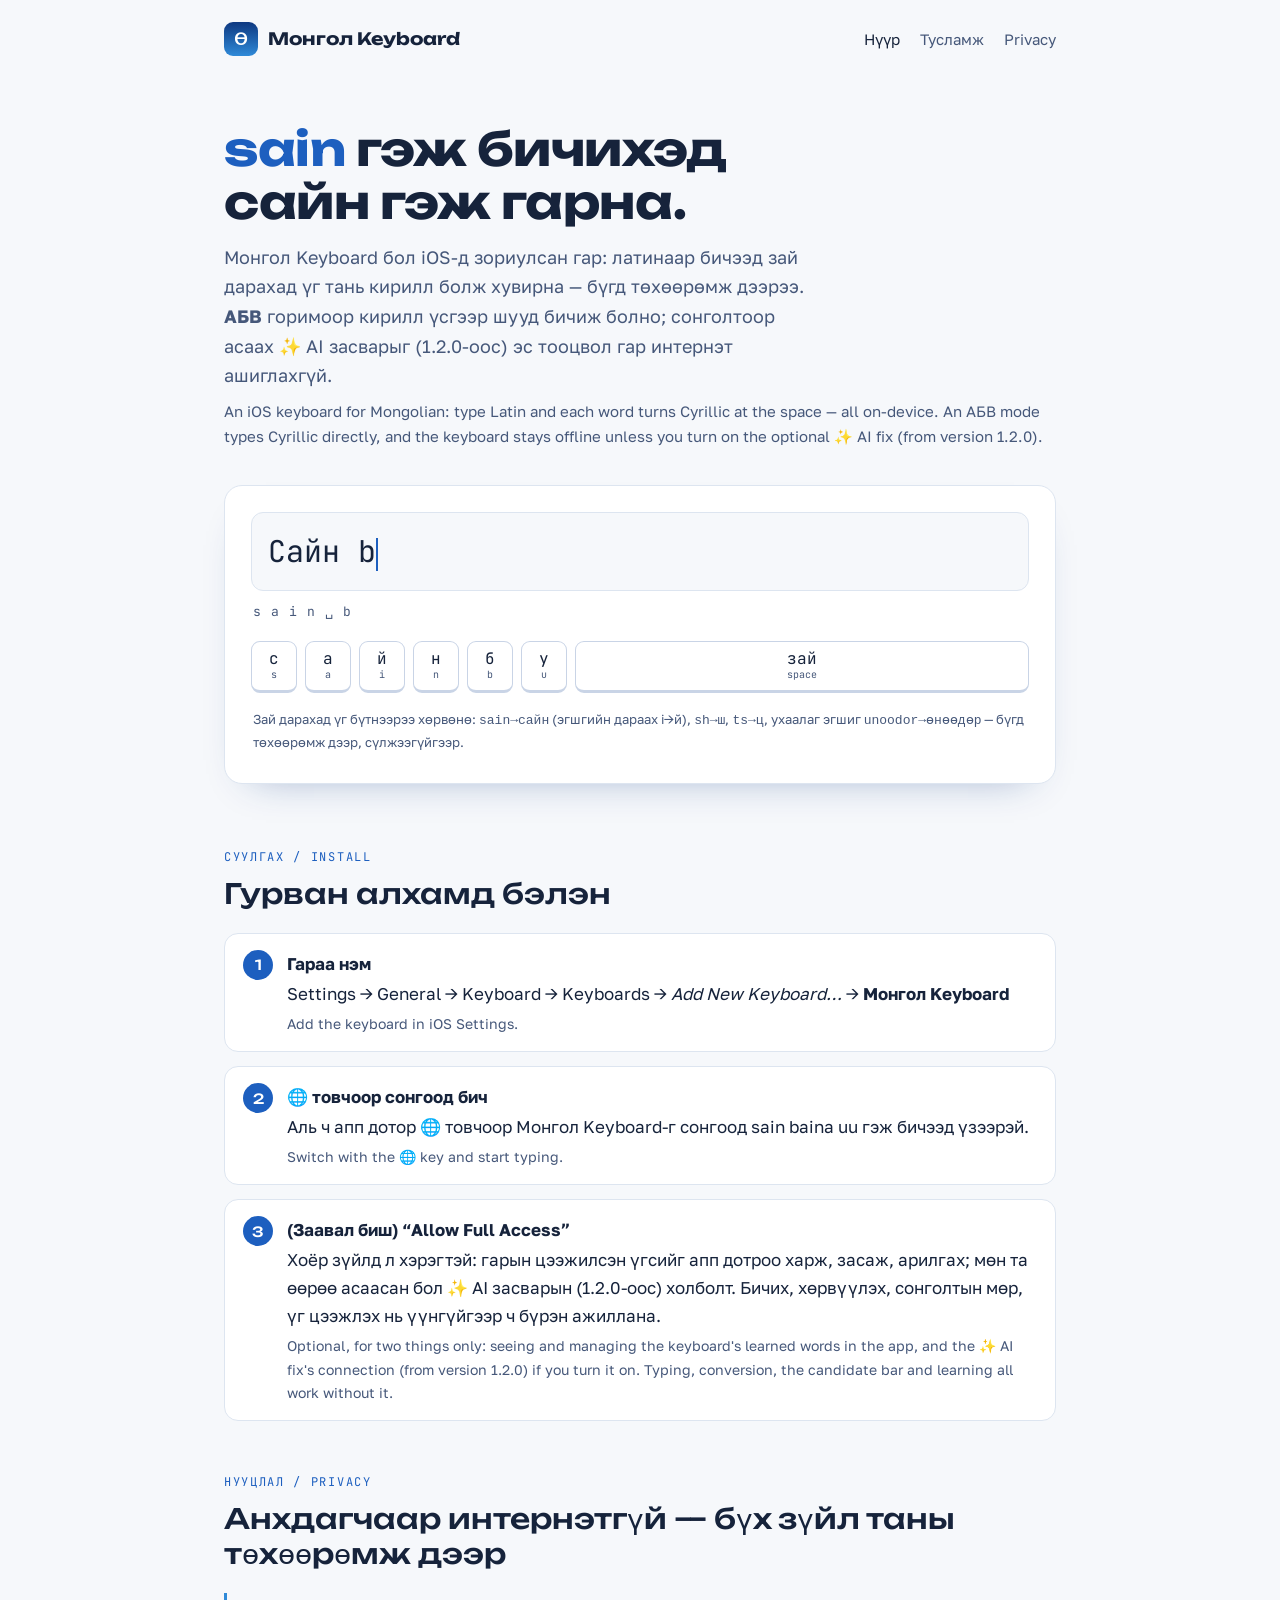
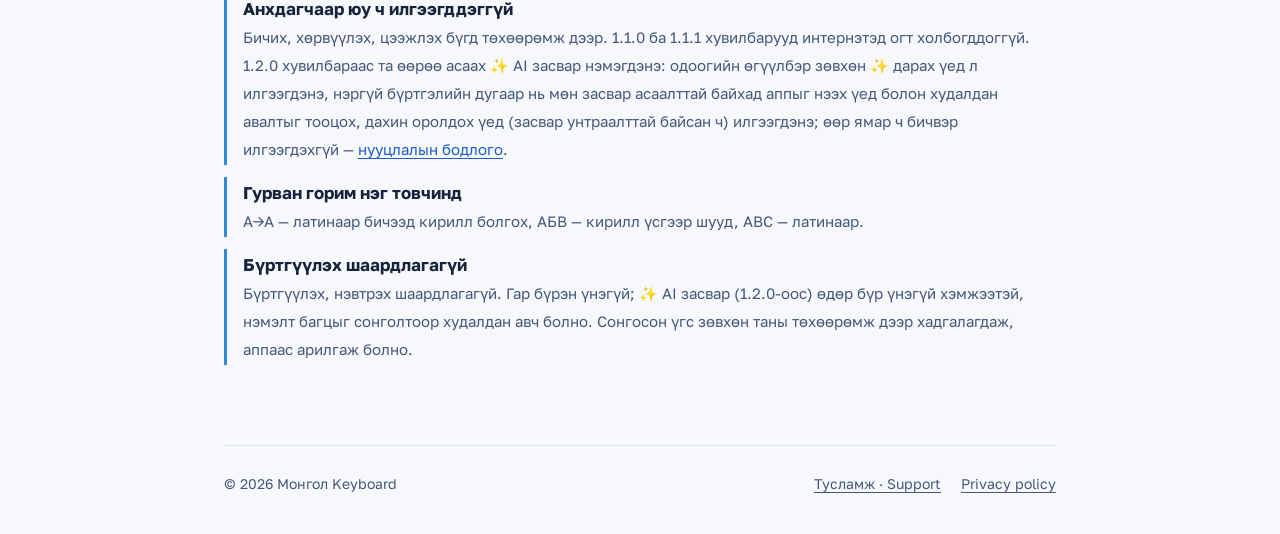
==== commit e60653f7: "privacy: exact 1.1.0/1.1.1 range, no stale "current version", purchase data named Reviews of ea2548f" ====
--- a/index.html
+++ b/index.html
@@ -77,7 +77,7 @@
         <p class="eyebrow">Нууцлал / Privacy</p>
         <h2>Анхдагчаар интернэтгүй — бүх зүйл таны төхөөрөмж дээр</h2>
         <div class="promise">
-          <div><b>Анхдагчаар юу ч илгээгддэггүй</b><span>Бичих, хөрвүүлэх, цээжлэх бүгд төхөөрөмж дээр. 1.1.1 хүртэлх хувилбарууд интернэтэд огт холбогддоггүй. 1.2.0 хувилбараас та өөрөө асаах ✨ AI засвар нэмэгдэнэ: одоогийн өгүүлбэр зөвхөн ✨ дарах үед л илгээгдэнэ, нэргүй бүртгэлийн дугаар нь мөн засвар асаалттай байхад аппыг нээх, худалдан авалтыг тооцох үед илгээгдэнэ; өөр юу ч цуглуулахгүй — <a href="privacy/">нууцлалын бодлого</a>.</span></div>
+          <div><b>Анхдагчаар юу ч илгээгддэггүй</b><span>Бичих, хөрвүүлэх, цээжлэх бүгд төхөөрөмж дээр. 1.1.0 ба 1.1.1 хувилбарууд интернэтэд огт холбогддоггүй. 1.2.0 хувилбараас та өөрөө асаах ✨ AI засвар нэмэгдэнэ: одоогийн өгүүлбэр зөвхөн ✨ дарах үед л илгээгдэнэ, нэргүй бүртгэлийн дугаар нь мөн засвар асаалттай байхад аппыг нээх үед болон худалдан авалтыг тооцох, дахин оролдох үед (засвар унтраалттай байсан ч) илгээгдэнэ; өөр ямар ч бичвэр илгээгдэхгүй — <a href="privacy/">нууцлалын бодлого</a>.</span></div>
           <div><b>Гурван горим нэг товчинд</b><span>A→А — латинаар бичээд кирилл болгох, АБВ — кирилл үсгээр шууд, ABC — латинаар.</span></div>
           <div><b>Бүртгүүлэх шаардлагагүй</b><span>Бүртгүүлэх, нэвтрэх шаардлагагүй. Гар бүрэн үнэгүй; ✨ AI засвар (1.2.0-оос) өдөр бүр үнэгүй хэмжээтэй, нэмэлт багцыг сонголтоор худалдан авч болно. Сонгосон үгс зөвхөн таны төхөөрөмж дээр хадгалагдаж, аппаас арилгаж болно.</span></div>
         </div>
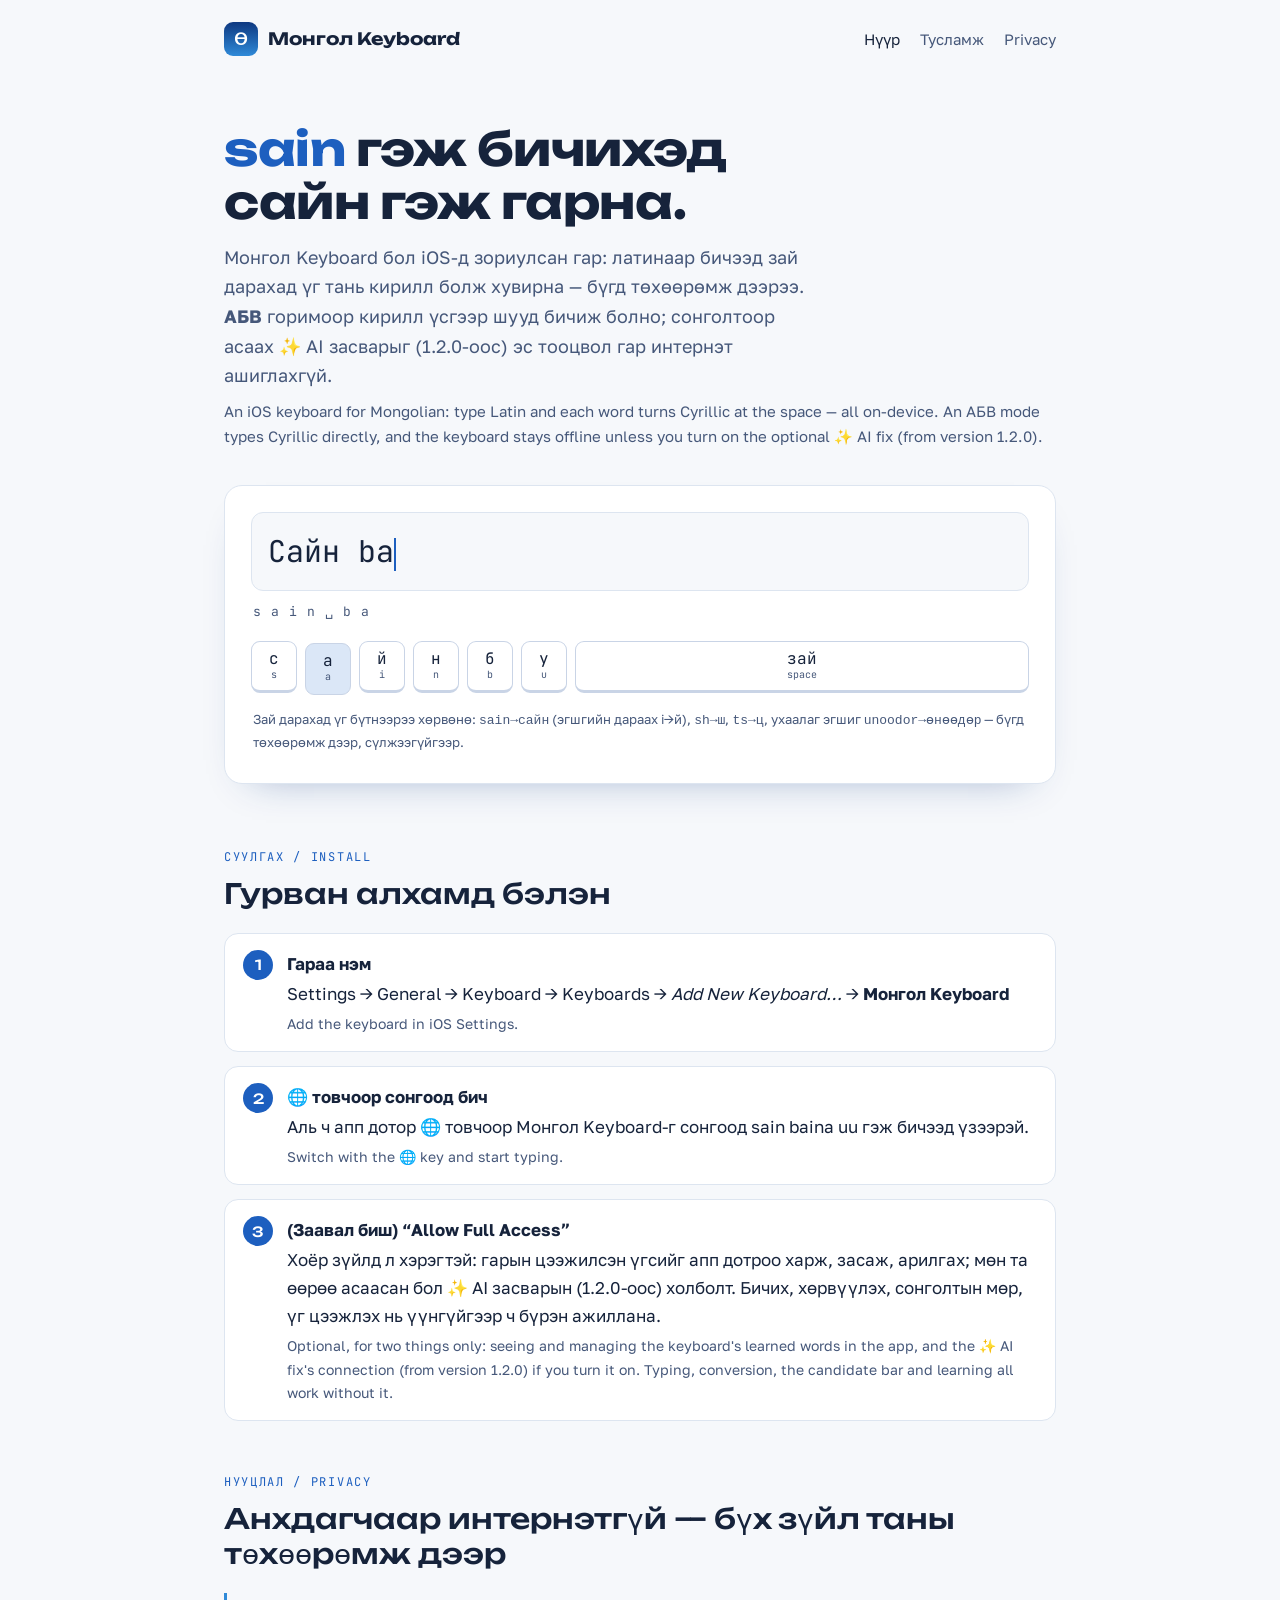
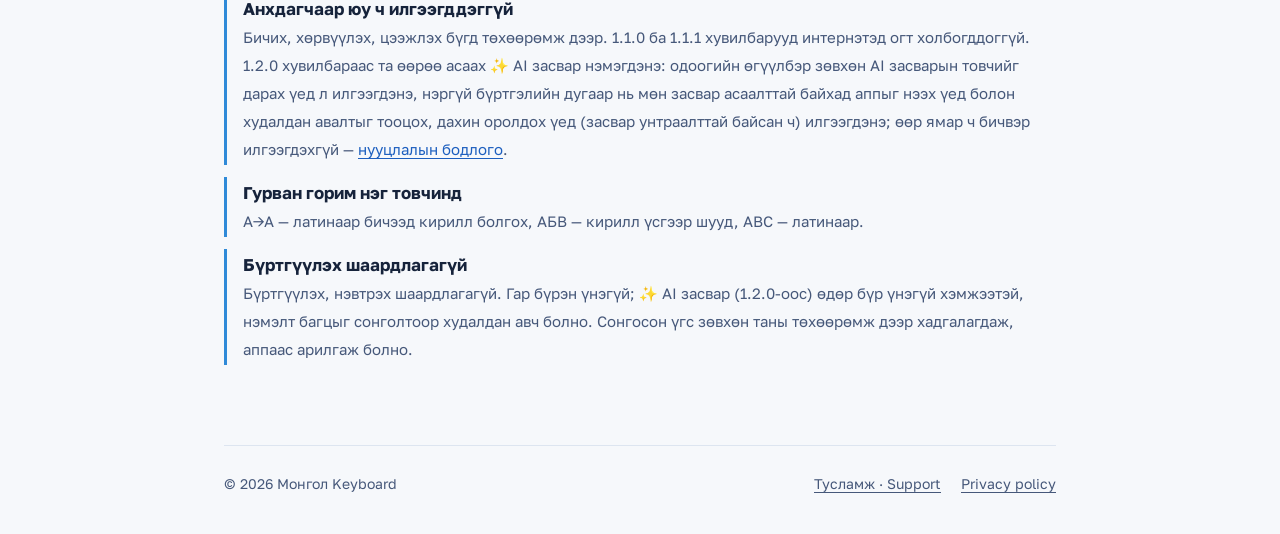
==== commit 741d487f: "home + support: the key is "the AI fix key" there too Review of 7644276: the support FAQ ("only when" ====
--- a/index.html
+++ b/index.html
@@ -77,7 +77,7 @@
         <p class="eyebrow">Нууцлал / Privacy</p>
         <h2>Анхдагчаар интернэтгүй — бүх зүйл таны төхөөрөмж дээр</h2>
         <div class="promise">
-          <div><b>Анхдагчаар юу ч илгээгддэггүй</b><span>Бичих, хөрвүүлэх, цээжлэх бүгд төхөөрөмж дээр. 1.1.0 ба 1.1.1 хувилбарууд интернэтэд огт холбогддоггүй. 1.2.0 хувилбараас та өөрөө асаах ✨ AI засвар нэмэгдэнэ: одоогийн өгүүлбэр зөвхөн ✨ дарах үед л илгээгдэнэ, нэргүй бүртгэлийн дугаар нь мөн засвар асаалттай байхад аппыг нээх үед болон худалдан авалтыг тооцох, дахин оролдох үед (засвар унтраалттай байсан ч) илгээгдэнэ; өөр ямар ч бичвэр илгээгдэхгүй — <a href="privacy/">нууцлалын бодлого</a>.</span></div>
+          <div><b>Анхдагчаар юу ч илгээгддэггүй</b><span>Бичих, хөрвүүлэх, цээжлэх бүгд төхөөрөмж дээр. 1.1.0 ба 1.1.1 хувилбарууд интернэтэд огт холбогддоггүй. 1.2.0 хувилбараас та өөрөө асаах ✨ AI засвар нэмэгдэнэ: одоогийн өгүүлбэр зөвхөн AI засварын товчийг дарах үед л илгээгдэнэ, нэргүй бүртгэлийн дугаар нь мөн засвар асаалттай байхад аппыг нээх үед болон худалдан авалтыг тооцох, дахин оролдох үед (засвар унтраалттай байсан ч) илгээгдэнэ; өөр ямар ч бичвэр илгээгдэхгүй — <a href="privacy/">нууцлалын бодлого</a>.</span></div>
           <div><b>Гурван горим нэг товчинд</b><span>A→А — латинаар бичээд кирилл болгох, АБВ — кирилл үсгээр шууд, ABC — латинаар.</span></div>
           <div><b>Бүртгүүлэх шаардлагагүй</b><span>Бүртгүүлэх, нэвтрэх шаардлагагүй. Гар бүрэн үнэгүй; ✨ AI засвар (1.2.0-оос) өдөр бүр үнэгүй хэмжээтэй, нэмэлт багцыг сонголтоор худалдан авч болно. Сонгосон үгс зөвхөн таны төхөөрөмж дээр хадгалагдаж, аппаас арилгаж болно.</span></div>
         </div>
